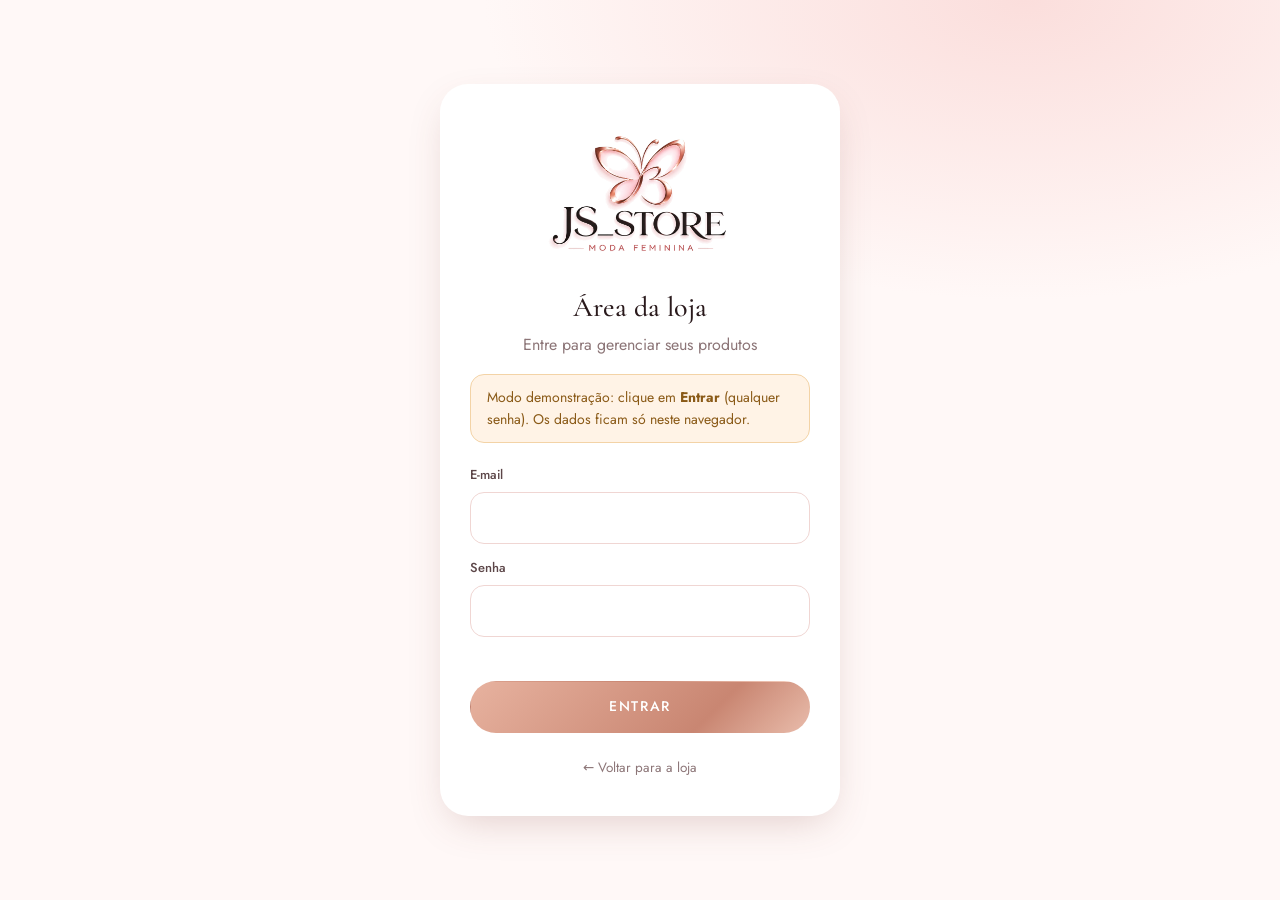
==== admin/index.html @ 4245b1fd "JS STORE: loja, carrinho com pedido no WhatsApp e painel administrativo Co-Authored-By: Claude Opus " ====
<!doctype html>
<html lang="pt-BR">
<head>
<meta charset="utf-8">
<meta name="viewport" content="width=device-width, initial-scale=1, viewport-fit=cover">
<title>Painel · JS STORE</title>
<meta name="robots" content="noindex, nofollow">
<meta name="theme-color" content="#2a1a1c">
<link rel="icon" type="image/png" href="/assets/img/favicon.png">
<link rel="apple-touch-icon" href="/assets/img/apple-touch-icon.png">
<link rel="manifest" href="/admin/manifest.webmanifest">
<meta name="apple-mobile-web-app-capable" content="yes">
<meta name="apple-mobile-web-app-title" content="JS Painel">
<link rel="preconnect" href="https://fonts.googleapis.com">
<link rel="preconnect" href="https://fonts.gstatic.com" crossorigin>
<link rel="stylesheet" href="https://fonts.googleapis.com/css2?family=Cinzel:wght@500;600&family=Cormorant+Garamond:ital,wght@0,500;0,600;1,500;1,600&family=Jost:wght@400;500;600&display=swap">
<link rel="stylesheet" href="/assets/css/style.css">
<link rel="stylesheet" href="/assets/css/admin.css">
</head>
<body class="admin">
<div id="app"><div class="login"><div class="skel" style="width:300px;height:300px;border-radius:28px"></div></div></div>
<div class="overlay" id="overlay"></div>
<script type="module" src="/assets/js/admin.js"></script>
</body>
</html>
---- assets/css/style.css ----
/* =============================================================
   JS STORE — Moda Feminina
   Paleta tirada da logo: blush, rose gold, vinho e cacau
   ============================================================= */
:root {
  --blush-50: #fff8f7;
  --blush-100: #ffeeed;
  --blush-200: #fbdedc;
  --blush-300: #f5c9c6;
  --rose: #c98672;          /* rose gold */
  --rose-600: #b26c58;
  --rose-700: #93533f;
  --wine: #b0565f;          /* "MODA FEMININA" */
  --ink: #2a1a1c;           /* letras da logo */
  --ink-2: #5c4648;
  --ink-3: #8c7577;
  --line: #f0d6d3;
  --white: #fff;
  --ok: #3f8f6b;
  --warn: #c7822c;
  --gold-grad: linear-gradient(135deg, #e7b29f 0%, #c98672 35%, #f3cdbd 55%, #b26c58 100%);
  --shadow-sm: 0 2px 10px rgba(122, 64, 54, .07);
  --shadow: 0 14px 40px -12px rgba(122, 64, 54, .25);
  --radius: 18px;
  --serif: "Cinzel", "Trajan Pro", Georgia, serif;
  --display: "Cormorant Garamond", Georgia, serif;
  --sans: "Jost", system-ui, -apple-system, "Segoe UI", sans-serif;
  --wrap: 1240px;
}

* { box-sizing: border-box; }
html { scroll-behavior: smooth; -webkit-text-size-adjust: 100%; }
body {
  margin: 0; font-family: var(--sans); color: var(--ink); background: var(--blush-50);
  font-size: 16px; line-height: 1.55; -webkit-font-smoothing: antialiased; overflow-x: hidden;
}
img { max-width: 100%; display: block; }
a { color: inherit; text-decoration: none; }
button, input, select, textarea { font: inherit; color: inherit; }
button { cursor: pointer; }
:focus-visible { outline: 2px solid var(--rose); outline-offset: 3px; border-radius: 6px; }
.wrap { width: min(var(--wrap), 100% - 32px); margin-inline: auto; }
.sr-only { position: absolute; width: 1px; height: 1px; overflow: hidden; clip: rect(0 0 0 0); }
.muted { color: var(--ink-3); }
.hidden { display: none !important; }

/* ---------- Faixa de avisos ---------- */
.topbar { background: var(--ink); color: var(--blush-200); font-size: 12.5px; letter-spacing: .14em; text-transform: uppercase; overflow: hidden; }
.marquee { display: flex; width: max-content; animation: marquee 32s linear infinite; }
.marquee span { padding: 9px 28px; white-space: nowrap; display: inline-flex; align-items: center; gap: 28px; }
.marquee span::after { content: ""; width: 5px; height: 5px; border-radius: 50%; background: var(--rose); }
.topbar:hover .marquee { animation-play-state: paused; }
@keyframes marquee { to { transform: translateX(-50%); } }

/* ---------- Cabeçalho ---------- */
.header { position: sticky; top: 0; z-index: 40; background: rgba(255, 248, 247, .82); backdrop-filter: saturate(1.4) blur(14px); -webkit-backdrop-filter: saturate(1.4) blur(14px); border-bottom: 1px solid transparent; transition: border-color .3s, box-shadow .3s; }
.header.scrolled { border-color: var(--line); box-shadow: var(--shadow-sm); }
.header-in { display: grid; grid-template-columns: 1fr auto 1fr; align-items: center; height: 74px; gap: 16px; }
.brand { display: flex; align-items: center; gap: 10px; justify-self: center; }
.brand img { width: 44px; height: auto; transition: transform .6s cubic-bezier(.2, .9, .3, 1.4); }
.brand:hover img { transform: rotate(-8deg) scale(1.08); }
.brand b { white-space: nowrap; font-family: var(--serif); font-weight: 500; font-size: 24px; letter-spacing: .08em; }
.brand small { display: block; font-size: 9.5px; letter-spacing: .38em; color: var(--wine); margin-top: -4px; }
.nav { display: flex; gap: 26px; font-size: 14px; letter-spacing: .08em; text-transform: uppercase; }
.nav a { position: relative; padding: 6px 0; color: var(--ink-2); transition: color .2s; }
.nav a::after { content: ""; position: absolute; left: 0; right: 0; bottom: 0; height: 1.5px; background: var(--rose); transform: scaleX(0); transform-origin: right; transition: transform .35s; }
.nav a:hover, .nav a.active { color: var(--ink); }
.nav a:hover::after, .nav a.active::after { transform: scaleX(1); transform-origin: left; }
.actions { display: flex; justify-content: flex-end; gap: 4px; }
.icon-btn { position: relative; width: 44px; height: 44px; border-radius: 50%; border: 0; background: transparent; display: grid; place-items: center; transition: background .2s, transform .2s; }
.icon-btn:hover { background: var(--blush-100); }
.icon-btn:active { transform: scale(.92); }
.icon-btn svg { width: 22px; height: 22px; }
.badge { position: absolute; top: 4px; right: 3px; min-width: 18px; height: 18px; padding: 0 5px; border-radius: 9px; background: var(--wine); color: #fff; font-size: 11px; font-weight: 600; display: grid; place-items: center; transform: scale(0); transition: transform .3s cubic-bezier(.2, .9, .3, 1.6); }
.badge.on { transform: scale(1); }
.badge.bump { animation: bump .5s; }
@keyframes bump { 40% { transform: scale(1.45); } }
.menu-btn { display: none; }

/* busca */
.search-bar { overflow: hidden; max-height: 0; transition: max-height .35s ease; border-top: 1px solid transparent; }
.search-bar.open { max-height: 90px; border-color: var(--line); }
.search-bar form { display: flex; gap: 10px; padding: 14px 0; }
.search-bar input { flex: 1; }

/* ---------- Botões ---------- */
.btn { --bg: var(--ink); --fg: #fff; position: relative; overflow: hidden; display: inline-flex; align-items: center; justify-content: center; gap: 10px; padding: 14px 28px; border-radius: 999px; border: 1.5px solid var(--bg); background: var(--bg); color: var(--fg); font-size: 14px; font-weight: 500; letter-spacing: .12em; text-transform: uppercase; transition: transform .2s, box-shadow .3s, background .3s, color .3s; isolation: isolate; white-space: nowrap; }
.btn::before { content: ""; position: absolute; inset: 0; background: linear-gradient(110deg, transparent 30%, rgba(255, 255, 255, .45) 50%, transparent 70%); transform: translateX(-120%); transition: transform .8s; z-index: -1; }
.btn:hover::before { transform: translateX(120%); }
.btn:hover { transform: translateY(-2px); box-shadow: var(--shadow); }
.btn:active { transform: translateY(0) scale(.98); }
.btn svg { width: 18px; height: 18px; }
.btn-gold { --bg: var(--rose); background: var(--gold-grad); background-size: 200% 200%; border-color: transparent; animation: shine 6s ease infinite; }
@keyframes shine { 50% { background-position: 100% 100%; } }
.btn-ghost { --bg: transparent; --fg: var(--ink); border-color: var(--ink); }
.btn-ghost:hover { background: var(--ink); color: #fff; }
.btn-light { --bg: #fff; --fg: var(--ink); border-color: #fff; }
.btn-wa { --bg: #25d366; --fg: #fff; }
.btn-block { width: 100%; }
.btn-sm { padding: 10px 18px; font-size: 12.5px; }
.btn[disabled] { opacity: .5; pointer-events: none; }
.link { color: var(--wine); border-bottom: 1px solid currentColor; }

/* ---------- Campos ---------- */
.input, .select, .textarea { width: 100%; padding: 13px 16px; border-radius: 14px; border: 1.5px solid var(--line); background: #fff; transition: border-color .2s, box-shadow .2s; }
.input:focus, .select:focus, .textarea:focus { outline: 0; border-color: var(--rose); box-shadow: 0 0 0 4px rgba(201, 134, 114, .15); }
.textarea { min-height: 90px; resize: vertical; }
.field { display: grid; gap: 6px; margin-bottom: 14px; }
.field label { font-size: 13px; color: var(--ink-2); font-weight: 500; }

/* ---------- Hero ---------- */
.hero { position: relative; overflow: hidden; background: radial-gradient(1200px 500px at 85% 10%, var(--blush-200), transparent 60%), radial-gradient(800px 400px at 0% 100%, var(--blush-100), transparent 60%), var(--blush-50); }
.hero-in { display: grid; grid-template-columns: 1.05fr .95fr; align-items: center; gap: 40px; min-height: min(78vh, 680px); padding: 60px 0; }
.eyebrow { display: inline-flex; align-items: center; gap: 10px; font-size: 12.5px; letter-spacing: .32em; text-transform: uppercase; color: var(--wine); }
.eyebrow::before { content: ""; width: 34px; height: 1px; background: currentColor; }
.hero h1 { font-family: var(--display); font-weight: 500; font-size: clamp(44px, 6.4vw, 84px); line-height: .98; margin: 18px 0 20px; letter-spacing: -.01em; }
.hero h1 em { font-style: italic; background: var(--gold-grad); -webkit-background-clip: text; background-clip: text; color: transparent; }
.hero p { font-size: 18px; color: var(--ink-2); max-width: 470px; margin: 0 0 32px; }
.hero-cta { display: flex; gap: 12px; flex-wrap: wrap; }
.hero-stats { display: flex; gap: 34px; margin-top: 44px; }
.hero-stats b { display: block; font-family: var(--display); font-size: 32px; font-weight: 600; line-height: 1; }
.hero-stats span { font-size: 12.5px; color: var(--ink-3); letter-spacing: .06em; }
.hero-art { position: relative; aspect-ratio: 1; display: grid; place-items: center; }
.hero-art .halo { position: absolute; inset: 8%; border-radius: 50%; background: radial-gradient(circle, #fff 0%, var(--blush-100) 55%, transparent 70%); }
.hero-art .ring { position: absolute; inset: 4%; border: 1px solid var(--blush-300); border-radius: 50%; animation: spin 40s linear infinite; }
.hero-art .ring::before { content: ""; position: absolute; top: -5px; left: 50%; width: 10px; height: 10px; border-radius: 50%; background: var(--rose); box-shadow: 0 0 0 6px rgba(201, 134, 114, .18); }
.hero-art .ring.r2 { inset: 16%; animation-duration: 28s; animation-direction: reverse; border-style: dashed; }
@keyframes spin { to { transform: rotate(360deg); } }
.hero-art .bfly { position: relative; width: 72%; filter: drop-shadow(0 30px 40px rgba(147, 83, 63, .25)); animation: float 6s ease-in-out infinite; }
@keyframes float { 50% { transform: translateY(-16px) rotate(-2deg); } }
.hero-art .chip { position: absolute; background: #fff; border-radius: 16px; padding: 12px 16px; box-shadow: var(--shadow); font-size: 13px; display: flex; gap: 10px; align-items: center; animation: float 7s ease-in-out infinite; }
.hero-art .chip svg { width: 20px; height: 20px; color: var(--rose); }
.hero-art .chip.c1 { left: -2%; bottom: 18%; animation-delay: -2s; }
.hero-art .chip.c2 { right: 0; top: 14%; animation-delay: -4s; }

/* ---------- Seções ---------- */
.section { padding: 84px 0; }
.section-head { display: flex; align-items: end; justify-content: space-between; gap: 20px; margin-bottom: 34px; }
.section-head h2 { font-family: var(--display); font-size: clamp(32px, 4vw, 48px); font-weight: 500; line-height: 1.05; margin: 8px 0 0; }
.section-head h2 em { color: var(--rose-600); }

/* categorias */
.cats { display: flex; gap: 12px; overflow-x: auto; scrollbar-width: none; padding-bottom: 4px; }
.cats::-webkit-scrollbar { display: none; }
.cat { flex: 0 0 auto; padding: 12px 22px; border-radius: 999px; border: 1.5px solid var(--line); background: #fff; font-size: 14px; letter-spacing: .04em; transition: all .25s; }
.cat:hover { border-color: var(--rose); color: var(--rose-700); transform: translateY(-2px); }
.cat.active { background: var(--ink); border-color: var(--ink); color: #fff; }

/* ---------- Cards de produto ---------- */
.grid { display: grid; grid-template-columns: repeat(4, 1fr); gap: 28px 22px; }
.rail { display: grid; grid-auto-flow: column; grid-auto-columns: calc((100% - 66px) / 4); gap: 22px; overflow-x: auto; scroll-snap-type: x mandatory; scrollbar-width: none; padding-bottom: 6px; }
.rail::-webkit-scrollbar { display: none; }
.rail > * { scroll-snap-align: start; }
.rail-nav { display: flex; gap: 8px; }
.rail-nav button { width: 46px; height: 46px; border-radius: 50%; border: 1.5px solid var(--line); background: #fff; display: grid; place-items: center; transition: all .2s; }
.rail-nav button:hover { border-color: var(--ink); background: var(--ink); color: #fff; }
.rail-nav svg { width: 18px; height: 18px; }

.card { position: relative; display: flex; flex-direction: column; }
.card-media { position: relative; aspect-ratio: 4/5; border-radius: var(--radius); overflow: hidden; background: var(--blush-100); }
.card-media img { width: 100%; height: 100%; object-fit: cover; transition: transform .8s cubic-bezier(.2, .7, .2, 1), opacity .5s; }
.card-media img.alt { position: absolute; inset: 0; opacity: 0; }
.card:hover .card-media img { transform: scale(1.06); }
.card:hover .card-media img.alt { opacity: 1; }
.tags { position: absolute; top: 12px; left: 12px; display: flex; flex-direction: column; gap: 6px; align-items: flex-start; z-index: 2; }
.tag { font-size: 10.5px; letter-spacing: .14em; text-transform: uppercase; padding: 5px 10px; border-radius: 999px; background: #fff; color: var(--ink); font-weight: 600; }
.tag.sale { background: var(--wine); color: #fff; }
.tag.new { background: var(--ink); color: #fff; }
.tag.low { background: #fff3e6; color: var(--warn); }
.tag.out { background: #eee; color: #777; }
.fav { position: absolute; top: 10px; right: 10px; z-index: 2; width: 40px; height: 40px; border-radius: 50%; border: 0; background: rgba(255, 255, 255, .9); display: grid; place-items: center; transition: transform .25s; }
.fav svg { width: 19px; height: 19px; transition: fill .2s, color .2s; }
.fav:hover { transform: scale(1.1); }
.fav.on svg { fill: var(--wine); color: var(--wine); }
.fav.pop { animation: bump .45s; }
.quick { position: absolute; left: 12px; right: 12px; bottom: 12px; z-index: 2; background: rgba(255, 255, 255, .94); backdrop-filter: blur(8px); border-radius: 14px; padding: 10px; transform: translateY(calc(100% + 14px)); transition: transform .4s cubic-bezier(.2, .8, .2, 1); }
.card:hover .quick, .card:focus-within .quick { transform: none; }
.quick p { margin: 0 0 8px; font-size: 11px; letter-spacing: .14em; text-transform: uppercase; color: var(--ink-3); text-align: center; }
.sizes { display: flex; flex-wrap: wrap; gap: 6px; justify-content: center; }
.size { min-width: 38px; height: 34px; padding: 0 8px; border-radius: 10px; border: 1.5px solid var(--line); background: #fff; font-size: 13px; font-weight: 500; transition: all .18s; }
.size:hover:not([disabled]) { border-color: var(--ink); }
.size.sel { background: var(--ink); border-color: var(--ink); color: #fff; }
.size[disabled] { opacity: .35; text-decoration: line-through; cursor: not-allowed; }
.card-body { padding: 14px 4px 0; }
.card-cat { font-size: 11px; letter-spacing: .18em; text-transform: uppercase; color: var(--ink-3); }
.card-title { font-family: var(--display); font-size: 21px; font-weight: 600; line-height: 1.15; margin: 3px 0 6px; }
.price { display: flex; align-items: baseline; gap: 8px; flex-wrap: wrap; }
.price b { font-size: 17px; font-weight: 600; }
.price s { color: var(--ink-3); font-size: 14px; }
.price .pix { width: 100%; font-size: 12.5px; color: var(--ok); }

/* esqueleto de carregamento */
.skel { background: linear-gradient(90deg, var(--blush-100) 25%, var(--blush-200) 50%, var(--blush-100) 75%); background-size: 200% 100%; animation: skel 1.3s infinite; border-radius: 10px; }
@keyframes skel { to { background-position: -200% 0; } }

/* ---------- Banner promocional com contagem ---------- */
.promo { position: relative; overflow: hidden; border-radius: 28px; background: var(--ink); color: #fff; padding: 56px; display: grid; grid-template-columns: 1.2fr 1fr; gap: 40px; align-items: center; }
.promo::before { content: ""; position: absolute; width: 520px; height: 520px; right: -120px; top: -180px; border-radius: 50%; background: radial-gradient(circle, rgba(201, 134, 114, .55), transparent 65%); }
.promo .bfly-bg { position: absolute; right: 4%; bottom: -30px; width: 260px; opacity: .22; transform: rotate(14deg); }
.promo h2 { font-family: var(--display); font-weight: 500; font-size: clamp(34px, 4.4vw, 56px); line-height: 1; margin: 12px 0 14px; position: relative; }
.promo p { color: var(--blush-300); margin: 0 0 26px; max-width: 440px; position: relative; }
.promo .eyebrow { color: var(--blush-300); }
.countdown { display: flex; gap: 12px; position: relative; }
.countdown div { flex: 1; background: rgba(255, 255, 255, .07); border: 1px solid rgba(255, 255, 255, .12); border-radius: 18px; padding: 18px 8px; text-align: center; }
.countdown b { display: block; font-family: var(--display); font-size: 46px; font-weight: 600; line-height: 1; font-variant-numeric: tabular-nums; }
.countdown span { font-size: 11px; letter-spacing: .2em; text-transform: uppercase; color: var(--blush-300); }

/* ---------- Faixa de confiança ---------- */
.trust { display: grid; grid-template-columns: repeat(4, 1fr); gap: 18px; }
.trust div { background: #fff; border: 1px solid var(--line); border-radius: var(--radius); padding: 24px; display: flex; gap: 16px; align-items: flex-start; transition: transform .3s, box-shadow .3s; }
.trust div:hover { transform: translateY(-4px); box-shadow: var(--shadow); }
.trust svg { flex: 0 0 auto; width: 26px; height: 26px; color: var(--rose-600); }
.trust b { display: block; font-size: 15px; margin-bottom: 2px; }
.trust span { font-size: 13.5px; color: var(--ink-3); }

/* ---------- Comunidade / Instagram ---------- */
.community { text-align: center; background: linear-gradient(180deg, var(--blush-100), var(--blush-50)); border-radius: 28px; padding: 64px 24px; }
.community h2 { font-family: var(--display); font-size: clamp(32px, 4vw, 46px); font-weight: 500; margin: 10px 0 10px; }
.community p { color: var(--ink-2); max-width: 520px; margin: 0 auto 26px; }
.community .row { display: flex; gap: 12px; justify-content: center; flex-wrap: wrap; }

/* ---------- Rodapé ---------- */
.footer { background: var(--ink); color: var(--blush-200); padding: 64px 0 30px; margin-top: 40px; }
.footer-grid { display: grid; grid-template-columns: 1.4fr 1fr 1fr 1fr; gap: 32px; }
.footer h4 { font-size: 12px; letter-spacing: .24em; text-transform: uppercase; color: #fff; margin: 0 0 16px; font-weight: 500; }
.footer a { display: block; padding: 4px 0; color: var(--blush-300); transition: color .2s; }
.footer a:hover { color: #fff; }
.footer .brand { justify-self: start; }
.footer .brand b { color: #fff; }
.footer p { font-size: 14px; color: var(--blush-300); max-width: 300px; }
.footer-bottom { border-top: 1px solid rgba(255, 255, 255, .1); margin-top: 44px; padding-top: 22px; display: flex; justify-content: space-between; gap: 16px; font-size: 12.5px; color: var(--ink-3); flex-wrap: wrap; }
.pay { display: flex; gap: 8px; flex-wrap: wrap; }
.pay span { border: 1px solid rgba(255, 255, 255, .18); border-radius: 8px; padding: 4px 10px; font-size: 11.5px; color: var(--blush-200); }

/* ---------- Gaveta (carrinho / favoritos) ---------- */
.overlay { position: fixed; inset: 0; background: rgba(42, 26, 28, .45); backdrop-filter: blur(3px); opacity: 0; pointer-events: none; transition: opacity .3s; z-index: 80; }
.overlay.open { opacity: 1; pointer-events: auto; }
.drawer { position: fixed; top: 0; right: 0; bottom: 0; width: min(440px, 100%); background: var(--blush-50); z-index: 90; transform: translateX(100%); transition: transform .45s cubic-bezier(.2, .8, .2, 1); display: flex; flex-direction: column; visibility: hidden; }
.drawer.open { box-shadow: -20px 0 60px rgba(42, 26, 28, .2); visibility: visible; }
.drawer.open { transform: none; }
.drawer { transition: transform .45s cubic-bezier(.2, .8, .2, 1), visibility .45s; }
.drawer-head { display: flex; align-items: center; justify-content: space-between; padding: 20px 22px; border-bottom: 1px solid var(--line); }
.drawer-head h3 { font-family: var(--display); font-size: 26px; font-weight: 600; margin: 0; }
.drawer-body { flex: 1; overflow-y: auto; padding: 8px 22px; }
.drawer-foot { padding: 18px 22px 22px; border-top: 1px solid var(--line); background: #fff; }
.ship-bar { margin-bottom: 14px; font-size: 13.5px; }
.ship-bar .bar { height: 6px; background: var(--blush-100); border-radius: 3px; overflow: hidden; margin-top: 8px; }
.ship-bar .bar i { display: block; height: 100%; background: var(--gold-grad); border-radius: 3px; transition: width .6s; }
.line-item { display: grid; grid-template-columns: 78px 1fr auto; gap: 14px; padding: 16px 0; border-bottom: 1px solid var(--line); animation: slideIn .35s; }
@keyframes slideIn { from { opacity: 0; transform: translateX(20px); } }
.line-item img { width: 78px; aspect-ratio: 4/5; object-fit: cover; border-radius: 12px; background: var(--blush-100); }
.line-item h5 { font-family: var(--display); font-size: 18px; margin: 0 0 2px; font-weight: 600; line-height: 1.15; }
.line-item small { color: var(--ink-3); display: block; }
.qty { display: inline-flex; align-items: center; border: 1.5px solid var(--line); border-radius: 999px; margin-top: 8px; background: #fff; }
.qty button { width: 32px; height: 32px; border: 0; background: none; font-size: 17px; }
.qty span { min-width: 22px; text-align: center; font-size: 14px; }
.line-item .rm { border: 0; background: none; color: var(--ink-3); font-size: 12.5px; text-decoration: underline; padding: 0; margin-top: 6px; }
.totals { display: flex; justify-content: space-between; font-size: 15px; margin-bottom: 4px; }
.totals.big { font-size: 20px; font-weight: 600; margin: 8px 0 14px; }
.empty { text-align: center; padding: 60px 10px; color: var(--ink-3); }
.empty img { width: 90px; margin: 0 auto 14px; opacity: .8; }

/* ---------- Modal ---------- */
.modal { position: fixed; inset: 0; z-index: 100; display: grid; place-items: center; padding: 16px; pointer-events: none; }
.modal-box { position: relative; width: min(520px, 100%); max-height: calc(100vh - 32px); overflow-y: auto; background: var(--blush-50); border-radius: 24px; padding: 30px; box-shadow: var(--shadow); opacity: 0; transform: translateY(20px) scale(.97); transition: all .35s cubic-bezier(.2, .8, .2, 1); }
.modal.open { pointer-events: auto; }
.modal.open .modal-box { opacity: 1; transform: none; }
.modal-box h3 { font-family: var(--display); font-size: 30px; font-weight: 600; margin: 0 0 6px; }
.modal-close { position: absolute; top: 14px; right: 14px; }
.opts { display: flex; gap: 8px; flex-wrap: wrap; }
.opt { padding: 10px 16px; border-radius: 12px; border: 1.5px solid var(--line); background: #fff; font-size: 14px; transition: all .2s; }
.opt.sel { border-color: var(--ink); background: var(--ink); color: #fff; }
table.sizes-table { width: 100%; border-collapse: collapse; font-size: 14px; margin-top: 12px; }
.sizes-table th, .sizes-table td { padding: 10px 8px; text-align: center; border-bottom: 1px solid var(--line); }
.sizes-table th { font-weight: 600; background: var(--blush-100); }

/* ---------- Toast ---------- */
.toasts { position: fixed; left: 50%; bottom: 24px; transform: translateX(-50%); z-index: 120; display: grid; gap: 8px; width: min(420px, calc(100% - 32px)); }
.toast { display: flex; gap: 12px; align-items: center; background: var(--ink); color: #fff; padding: 14px 18px; border-radius: 16px; box-shadow: var(--shadow); font-size: 14.5px; animation: toastIn .4s cubic-bezier(.2, .9, .3, 1.3); }
.toast img { width: 40px; height: 50px; object-fit: cover; border-radius: 8px; }
.toast a { margin-left: auto; color: var(--blush-300); text-decoration: underline; white-space: nowrap; }
.toast.err { background: #8e2f3a; }
.toast.out { animation: toastOut .3s forwards; }
@keyframes toastIn { from { opacity: 0; transform: translateY(20px) scale(.95); } }
@keyframes toastOut { to { opacity: 0; transform: translateY(10px); } }

/* ---------- WhatsApp flutuante ---------- */
.wa-float { position: fixed; right: 20px; bottom: 20px; z-index: 50; width: 58px; height: 58px; border-radius: 50%; background: #25d366; color: #fff; display: grid; place-items: center; box-shadow: 0 10px 30px rgba(37, 211, 102, .45); transition: transform .3s; }
.wa-float::before { content: ""; position: absolute; inset: 0; border-radius: 50%; background: #25d366; animation: ping 2.4s infinite; z-index: -1; }
@keyframes ping { 70%, 100% { transform: scale(1.6); opacity: 0; } }
.wa-float:hover { transform: scale(1.08) rotate(-6deg); }
.wa-float svg { width: 30px; height: 30px; }

/* ---------- Página do produto ---------- */
.crumbs { font-size: 13px; color: var(--ink-3); padding: 22px 0; display: flex; gap: 8px; flex-wrap: wrap; }
.crumbs a:hover { color: var(--rose-700); }
.pdp { display: grid; grid-template-columns: 1.1fr .9fr; gap: 56px; align-items: start; padding-bottom: 60px; }
.gallery { display: grid; grid-template-columns: 84px 1fr; gap: 14px; position: sticky; top: 96px; }
.thumbs { display: grid; gap: 10px; align-content: start; }
.thumbs button { padding: 0; border: 2px solid transparent; border-radius: 12px; overflow: hidden; background: var(--blush-100); aspect-ratio: 4/5; transition: border-color .2s; }
.thumbs button.on { border-color: var(--ink); }
.thumbs img { width: 100%; height: 100%; object-fit: cover; }
.main-img { position: relative; aspect-ratio: 4/5; border-radius: 22px; overflow: hidden; background: var(--blush-100); cursor: zoom-in; }
.main-img img { width: 100%; height: 100%; object-fit: cover; transition: transform .2s; }
.main-img.zoom img { transform: scale(2); }
.pdp-info h1 { font-family: var(--display); font-size: clamp(34px, 3.6vw, 48px); font-weight: 500; line-height: 1.05; margin: 8px 0 14px; }
.pdp-info .price b { font-size: 28px; }
.pdp-info .price s { font-size: 18px; }
.pdp-info .price .pix { font-size: 14.5px; margin-top: 4px; }
.installments { font-size: 14px; color: var(--ink-2); margin-top: 4px; }
.pdp-block { padding: 22px 0; border-bottom: 1px solid var(--line); }
.pdp-block h6 { margin: 0 0 12px; font-size: 12.5px; letter-spacing: .2em; text-transform: uppercase; font-weight: 600; display: flex; justify-content: space-between; align-items: center; }
.pdp-block h6 button { border: 0; background: none; color: var(--wine); font-size: 12.5px; letter-spacing: .05em; text-transform: none; text-decoration: underline; font-weight: 500; }
.pdp .sizes { justify-content: flex-start; gap: 8px; }
.pdp .size { min-width: 52px; height: 46px; font-size: 15px; border-radius: 12px; }
.stock-note { font-size: 13.5px; margin-top: 10px; min-height: 20px; }
.stock-note.low { color: var(--warn); }
.buy-row { display: grid; grid-template-columns: auto 1fr auto; gap: 10px; align-items: stretch; margin-top: 18px; }
.buy-row .qty { margin: 0; }
.buy-row .qty button { width: 42px; height: 50px; }
.buy-row .fav { position: static; width: 52px; height: 52px; border: 1.5px solid var(--line); background: #fff; }
.perks { display: grid; gap: 12px; margin: 20px 0 0; padding: 0; list-style: none; font-size: 14px; color: var(--ink-2); }
.perks li { display: flex; gap: 10px; align-items: center; }
.perks svg { width: 19px; height: 19px; color: var(--rose-600); flex: 0 0 auto; }
details.acc { border-bottom: 1px solid var(--line); }
details.acc summary { list-style: none; cursor: pointer; padding: 18px 0; font-weight: 500; display: flex; justify-content: space-between; }
details.acc summary::after { content: "+"; font-size: 20px; transition: transform .3s; }
details.acc[open] summary::after { transform: rotate(45deg); }
details.acc p { margin: 0 0 18px; color: var(--ink-2); white-space: pre-line; }
.share-row { display: flex; gap: 10px; margin-top: 14px; }

/* ---------- Catálogo ---------- */
.shop-head { padding: 46px 0 26px; text-align: center; }
.shop-head h1 { font-family: var(--display); font-size: clamp(40px, 5vw, 64px); font-weight: 500; margin: 8px 0 6px; }
.toolbar { display: flex; gap: 12px; align-items: center; justify-content: space-between; flex-wrap: wrap; margin-bottom: 26px; }
.toolbar .left { display: flex; gap: 10px; flex-wrap: wrap; align-items: center; }
.pill-select { padding: 11px 38px 11px 18px; border-radius: 999px; border: 1.5px solid var(--line); background: #fff url("data:image/svg+xml,%3Csvg xmlns='http://www.w3.org/2000/svg' width='12' height='12' viewBox='0 0 24 24' fill='none' stroke='%232a1a1c' stroke-width='2'%3E%3Cpath d='m6 9 6 6 6-6'/%3E%3C/svg%3E") no-repeat right 14px center; appearance: none; font-size: 14px; }
.size-filter { display: flex; gap: 6px; flex-wrap: wrap; }
.count { font-size: 14px; color: var(--ink-3); }

/* ---------- Animação ao rolar ---------- */
.reveal { opacity: 0; transform: translateY(28px); transition: opacity .8s ease, transform .8s cubic-bezier(.2, .7, .2, 1); }
.reveal.in { opacity: 1; transform: none; }
@media (prefers-reduced-motion: reduce) {
  *, *::before, *::after { animation: none !important; transition: none !important; }
  .reveal { opacity: 1; transform: none; }
}

/* ---------- Menu mobile ---------- */
.mnav { visibility: hidden; position: fixed; inset: 0 auto 0 0; width: min(320px, 85%); background: var(--blush-50); z-index: 90; transform: translateX(-100%); transition: transform .4s cubic-bezier(.2, .8, .2, 1); padding: 24px; display: flex; flex-direction: column; gap: 4px; }
.mnav.open { transform: none; visibility: visible; }
.mnav a { font-family: var(--display); font-size: 28px; padding: 8px 0; border-bottom: 1px solid var(--line); }
.mnav .brand { justify-self: start; margin-bottom: 18px; }

/* ---------- Responsivo ---------- */
@media (max-width: 1024px) {
  .grid { grid-template-columns: repeat(3, 1fr); }
  .rail { grid-auto-columns: calc((100% - 44px) / 3); }
  .trust { grid-template-columns: repeat(2, 1fr); }
  .footer-grid { grid-template-columns: 1fr 1fr; }
}
@media (max-width: 860px) {
  .nav { display: none; }
  .menu-btn { display: grid; }
  .header-in { height: 64px; }
  .brand img { width: 36px; }
  .brand b { font-size: 20px; }
  .hero-in { grid-template-columns: 1fr; padding: 30px 0 50px; min-height: 0; text-align: center; }
  .hero-art { order: -1; width: min(360px, 82%); margin: 0 auto; }
  .hero p { margin-inline: auto; }
  .hero-cta, .hero-stats { justify-content: center; }
  .hero-art .chip { font-size: 11.5px; padding: 8px 12px; }
  .promo { grid-template-columns: 1fr; padding: 36px 24px; }
  .pdp { grid-template-columns: 1fr; gap: 26px; }
  .gallery { position: static; grid-template-columns: 1fr; }
  .thumbs { grid-auto-flow: column; grid-auto-columns: 64px; order: 2; overflow-x: auto; }
  .section { padding: 60px 0; }
}
@media (max-width: 640px) {
  .grid { grid-template-columns: repeat(2, 1fr); gap: 22px 12px; }
  .rail { grid-auto-columns: 62%; gap: 12px; }
  .card-title { font-size: 18px; }
  .price b { font-size: 15.5px; }
  .quick { display: none; }
  .trust { grid-template-columns: 1fr; }
  .footer-grid { grid-template-columns: 1fr; }
  .section-head { flex-direction: column; align-items: flex-start; }
  .countdown b { font-size: 34px; }
  .brand small { display: none; }
  .hero-stats { gap: 22px; }
  .wa-float { width: 52px; height: 52px; right: 14px; bottom: 14px; }
}
---- assets/css/admin.css ----
/* =============================================================
   JS STORE — Painel administrativo
   (usa os tokens e componentes de style.css)
   ============================================================= */
body.admin { background: #fbf4f3; }

/* login */
.login { min-height: 100vh; display: grid; place-items: center; padding: 24px; background: radial-gradient(900px 500px at 80% 0%, var(--blush-200), transparent 60%), var(--blush-50); }
.login-box { width: min(400px, 100%); background: #fff; border-radius: 28px; padding: 36px 30px; box-shadow: var(--shadow); text-align: center; }
.login-box img { width: 210px; margin: 0 auto 10px; }
.login-box h1 { font-family: var(--display); font-weight: 500; font-size: 28px; margin: 0 0 4px; }
.login-box form { text-align: left; margin-top: 22px; }
.login-box .err { color: #a23a46; font-size: 14px; min-height: 20px; margin: 4px 0 10px; }

/* estrutura */
.shell { display: grid; grid-template-columns: 250px 1fr; min-height: 100vh; }
.side { position: sticky; top: 0; height: 100vh; background: var(--ink); color: var(--blush-200); padding: 24px 16px; display: flex; flex-direction: column; gap: 4px; }
.side .brand { justify-self: start; margin: 0 8px 26px; }
.side .brand b { color: #fff; font-size: 20px; }
.side a.nav-i { display: flex; align-items: center; gap: 12px; padding: 12px 14px; border-radius: 12px; color: var(--blush-300); font-size: 15px; transition: background .2s, color .2s; }
.side a.nav-i:hover { background: rgba(255, 255, 255, .06); color: #fff; }
.side a.nav-i.on { background: var(--gold-grad); color: #fff; }
.side a.nav-i svg { width: 20px; height: 20px; }
.side .nav-i .pill { margin-left: auto; background: var(--wine); color: #fff; border-radius: 999px; font-size: 11.5px; padding: 1px 8px; }
.side .bottom { margin-top: auto; display: grid; gap: 4px; }
.main { padding: 28px 34px 100px; min-width: 0; }
.topline { display: flex; justify-content: space-between; align-items: center; gap: 14px; margin-bottom: 24px; flex-wrap: wrap; }
.topline h1 { font-family: var(--display); font-weight: 500; font-size: 38px; margin: 0; line-height: 1.1; }
.topline .sub { color: var(--ink-3); font-size: 14.5px; margin-top: 2px; }
.tabbar { display: none; }

/* cartões */
.panel { background: #fff; border: 1px solid var(--line); border-radius: 20px; padding: 22px; }
.panel h3 { margin: 0 0 14px; font-size: 15px; letter-spacing: .04em; font-weight: 600; display: flex; justify-content: space-between; align-items: center; gap: 10px; }
.kpis { display: grid; grid-template-columns: repeat(4, 1fr); gap: 16px; margin-bottom: 18px; }
.kpi { background: #fff; border: 1px solid var(--line); border-radius: 20px; padding: 20px; position: relative; overflow: hidden; transition: transform .25s, box-shadow .25s; }
.kpi:hover { transform: translateY(-3px); box-shadow: var(--shadow); }
.kpi span { font-size: 13px; color: var(--ink-3); }
.kpi b { display: block; font-family: var(--display); font-size: 36px; font-weight: 600; line-height: 1.1; margin-top: 4px; }
.kpi small { font-size: 12.5px; color: var(--ink-3); }
.kpi .ic { position: absolute; right: 16px; top: 16px; width: 40px; height: 40px; border-radius: 12px; background: var(--blush-100); color: var(--rose-700); display: grid; place-items: center; }
.kpi .ic svg { width: 20px; height: 20px; }
.kpi.alert .ic { background: #fff3e6; color: var(--warn); }
.cols { display: grid; grid-template-columns: 1.3fr 1fr; gap: 18px; }
.list-row { display: flex; align-items: center; gap: 12px; padding: 12px 0; border-bottom: 1px solid var(--line); }
.list-row:last-child { border: 0; }
.list-row img { width: 44px; height: 55px; object-fit: cover; border-radius: 10px; background: var(--blush-100); flex: 0 0 auto; }
.list-row .grow { flex: 1; min-width: 0; }
.list-row .grow b { display: block; font-weight: 500; white-space: nowrap; overflow: hidden; text-overflow: ellipsis; }
.list-row .grow small { color: var(--ink-3); }
.st { display: inline-block; font-size: 11.5px; font-weight: 600; padding: 4px 10px; border-radius: 999px; letter-spacing: .03em; white-space: nowrap; }
.st.pendente { background: #fff3e6; color: #a36412; }
.st.confirmado { background: #e8f1ff; color: #2c5fa8; }
.st.enviado { background: #f2eafc; color: #6a3fa0; }
.st.entregue { background: #e6f5ee; color: #2c7a55; }
.st.cancelado { background: #f3f3f3; color: #777; }
.st.ativo { background: #e6f5ee; color: #2c7a55; }
.st.inativo { background: #f3f3f3; color: #777; }
.bars { display: grid; gap: 10px; }
.bar-row { display: grid; grid-template-columns: 110px 1fr 40px; gap: 10px; align-items: center; font-size: 13.5px; }
.bar-row .t { height: 10px; background: var(--blush-100); border-radius: 5px; overflow: hidden; }
.bar-row .t i { display: block; height: 100%; background: var(--gold-grad); border-radius: 5px; }

/* tabela de produtos */
.filters { display: flex; gap: 10px; margin-bottom: 16px; flex-wrap: wrap; }
.filters .input { max-width: 320px; }
.filters .select { width: auto; }
.ptable { width: 100%; border-collapse: separate; border-spacing: 0; background: #fff; border: 1px solid var(--line); border-radius: 20px; overflow: hidden; }
.ptable th { text-align: left; font-size: 12px; letter-spacing: .1em; text-transform: uppercase; color: var(--ink-3); font-weight: 500; padding: 14px 16px; background: var(--blush-50); border-bottom: 1px solid var(--line); }
.ptable td { padding: 12px 16px; border-bottom: 1px solid var(--line); vertical-align: middle; font-size: 14.5px; }
.ptable tr:last-child td { border-bottom: 0; }
.ptable tr:hover td { background: #fffafa; }
.pcell { display: flex; align-items: center; gap: 12px; }
.pcell img { width: 46px; height: 58px; object-fit: cover; border-radius: 10px; background: var(--blush-100); }
.pcell b { font-weight: 500; display: block; }
.pcell small { color: var(--ink-3); }
.row-actions { display: flex; gap: 4px; justify-content: flex-end; }
.row-actions .icon-btn { width: 38px; height: 38px; }
.row-actions .icon-btn svg { width: 18px; height: 18px; }
.chip-sz { display: inline-block; font-size: 12px; padding: 2px 7px; border-radius: 6px; background: var(--blush-100); margin: 2px; }
.chip-sz.zero { background: #f3f3f3; color: #aaa; text-decoration: line-through; }
.chip-sz.low { background: #fff3e6; color: #a36412; }

/* switch */
.switch { position: relative; display: inline-flex; align-items: center; gap: 10px; cursor: pointer; font-size: 14.5px; user-select: none; }
.switch input { position: absolute; opacity: 0; }
.switch i { width: 44px; height: 26px; border-radius: 13px; background: #e5d4d2; position: relative; transition: background .25s; flex: 0 0 auto; }
.switch i::after { content: ""; position: absolute; top: 3px; left: 3px; width: 20px; height: 20px; border-radius: 50%; background: #fff; box-shadow: 0 1px 4px rgba(0, 0, 0, .2); transition: transform .25s cubic-bezier(.2, .9, .3, 1.3); }
.switch input:checked + i { background: var(--rose); }
.switch input:checked + i::after { transform: translateX(18px); }

/* formulário de produto */
.form-grid { display: grid; grid-template-columns: 1.4fr 1fr; gap: 18px; align-items: start; }
.form-grid .panel + .panel { margin-top: 18px; }
.row2 { display: grid; grid-template-columns: 1fr 1fr; gap: 12px; }
.hint { font-size: 12.5px; color: var(--ink-3); }
.money { position: relative; }
.money::before { content: "R$"; position: absolute; left: 14px; top: 50%; transform: translateY(-50%); color: var(--ink-3); font-size: 14px; }
.money .input { padding-left: 42px; }
.presets { display: flex; gap: 8px; flex-wrap: wrap; margin-bottom: 12px; }
.size-rows { display: grid; gap: 8px; }
.size-row { display: grid; grid-template-columns: 1fr 140px 40px; gap: 8px; align-items: center; animation: slideIn .25s; }
.stepper { display: flex; align-items: center; border: 1.5px solid var(--line); border-radius: 12px; overflow: hidden; background: #fff; }
.stepper button { width: 40px; height: 44px; border: 0; background: var(--blush-50); font-size: 18px; }
.stepper input { width: 100%; border: 0; text-align: center; height: 44px; outline: 0; -moz-appearance: textfield; }
.stepper input::-webkit-outer-spin-button, .stepper input::-webkit-inner-spin-button { -webkit-appearance: none; }
.dropzone { display: block; border: 2px dashed var(--blush-300); border-radius: 18px; padding: 26px; text-align: center; background: var(--blush-50); transition: all .2s; cursor: pointer; }
.dropzone:hover, .dropzone.drag { border-color: var(--rose); background: var(--blush-100); }
.dropzone svg { width: 34px; height: 34px; color: var(--rose); margin-bottom: 6px; }
.imgs { display: grid; grid-template-columns: repeat(auto-fill, minmax(92px, 1fr)); gap: 10px; margin-top: 12px; }
.imgs .im { position: relative; aspect-ratio: 4/5; border-radius: 12px; overflow: hidden; background: var(--blush-100); cursor: grab; border: 2px solid transparent; }
.imgs .im:first-child { border-color: var(--rose); }
.imgs .im:first-child::after { content: "Capa"; position: absolute; left: 6px; bottom: 6px; background: var(--rose); color: #fff; font-size: 10.5px; padding: 2px 8px; border-radius: 999px; }
.imgs .im img { width: 100%; height: 100%; object-fit: cover; pointer-events: none; }
.imgs .im button { position: absolute; top: 5px; right: 5px; width: 26px; height: 26px; border-radius: 50%; border: 0; background: rgba(255, 255, 255, .92); display: grid; place-items: center; }
.imgs .im button svg { width: 14px; height: 14px; }
.imgs .im.dragging { opacity: .4; }
.imgs .im.loading { display: grid; place-items: center; font-size: 12px; color: var(--ink-3); }
.tagsin { display: flex; flex-wrap: wrap; gap: 6px; padding: 8px; border: 1.5px solid var(--line); border-radius: 14px; background: #fff; }
.tagsin span { background: var(--blush-100); border-radius: 999px; padding: 4px 6px 4px 12px; font-size: 13.5px; display: inline-flex; align-items: center; gap: 4px; }
.tagsin span button { border: 0; background: none; width: 20px; height: 20px; padding: 0; color: var(--ink-3); }
.tagsin input { border: 0; outline: 0; flex: 1; min-width: 120px; padding: 6px; }
.preview-card { max-width: 260px; margin: 0 auto; }
.savebar { position: sticky; bottom: 0; z-index: 5; display: flex; gap: 10px; justify-content: flex-end; padding: 14px 0; background: linear-gradient(transparent, #fbf4f3 30%); }

/* estoque rápido */
.stock-grid td .stepper { width: 118px; }
.stock-grid td .stepper button { width: 34px; height: 36px; }
.stock-grid td .stepper input { height: 36px; }
.stock-cells { display: flex; gap: 10px; flex-wrap: wrap; }
.stock-cells label { display: grid; gap: 4px; font-size: 12px; color: var(--ink-3); text-align: center; }
.dirty td { background: #fffbf3 !important; }

/* pedidos */
.order { background: #fff; border: 1px solid var(--line); border-radius: 18px; padding: 18px 20px; margin-bottom: 12px; }
.order-head { display: flex; justify-content: space-between; gap: 12px; align-items: flex-start; flex-wrap: wrap; }
.order-head b { font-size: 16px; }
.order ul { margin: 12px 0; padding: 0; list-style: none; font-size: 14.5px; }
.order li { display: flex; justify-content: space-between; gap: 12px; padding: 4px 0; }
.order .obs { font-size: 13.5px; color: var(--ink-2); white-space: pre-line; background: var(--blush-50); border-radius: 12px; padding: 10px 12px; }
.order-actions { display: flex; gap: 8px; flex-wrap: wrap; margin-top: 12px; align-items: center; }
.seg { display: inline-flex; background: #fff; border: 1px solid var(--line); border-radius: 999px; padding: 4px; gap: 2px; overflow-x: auto; max-width: 100%; }
.seg button { border: 0; background: none; padding: 8px 14px; border-radius: 999px; font-size: 13.5px; white-space: nowrap; }
.seg button.on { background: var(--ink); color: #fff; }

/* calculadora */
.calc-out { background: var(--ink); color: #fff; border-radius: 20px; padding: 24px; }
.calc-out b { font-family: var(--display); font-size: 48px; display: block; line-height: 1; margin: 6px 0 10px; }
.calc-out .l { display: flex; justify-content: space-between; padding: 6px 0; border-bottom: 1px solid rgba(255, 255, 255, .1); font-size: 14px; color: var(--blush-200); }

.demo-banner { background: #fff3e6; border: 1px solid #f3d3a6; color: #8a5a17; border-radius: 14px; padding: 12px 16px; font-size: 14px; margin-bottom: 20px; }

@media (max-width: 1100px) {
  .kpis { grid-template-columns: repeat(2, 1fr); }
  .cols, .form-grid { grid-template-columns: 1fr; }
}
@media (max-width: 860px) {
  .shell { grid-template-columns: 1fr; }
  .side { display: none; }
  .main { padding: 18px 14px 110px; }
  .topline h1 { font-size: 30px; }
  .tabbar { display: grid; grid-template-columns: repeat(5, 1fr); position: fixed; left: 0; right: 0; bottom: 0; z-index: 30; background: rgba(255, 255, 255, .96); backdrop-filter: blur(10px); border-top: 1px solid var(--line); padding: 6px 4px calc(6px + env(safe-area-inset-bottom)); }
  .tabbar a { display: grid; justify-items: center; gap: 2px; font-size: 11px; color: var(--ink-3); padding: 6px 0; position: relative; }
  .tabbar a svg { width: 22px; height: 22px; }
  .tabbar a.on { color: var(--rose-700); }
  .tabbar a .pill { position: absolute; top: 2px; left: 55%; background: var(--wine); color: #fff; border-radius: 999px; font-size: 10px; padding: 0 6px; }
  .ptable thead { display: none; }
  .ptable, .ptable tbody, .ptable tr, .ptable td { display: block; }
  .ptable { border: 0; background: none; }
  .ptable tr { background: #fff; border: 1px solid var(--line); border-radius: 16px; margin-bottom: 10px; padding: 8px 6px; display: grid; grid-template-columns: 1fr auto; }
  .ptable td { border: 0; padding: 6px 10px; }
  .ptable td.c-main { grid-column: 1 / -1; }
  .ptable td.hide-m { display: none; }
  .size-row { grid-template-columns: 1fr 130px 40px; }
}
@media (max-width: 520px) {
  .kpi b { font-size: 30px; }
  .row2 { grid-template-columns: 1fr; }
  .bar-row { grid-template-columns: 90px 1fr 34px; }
}
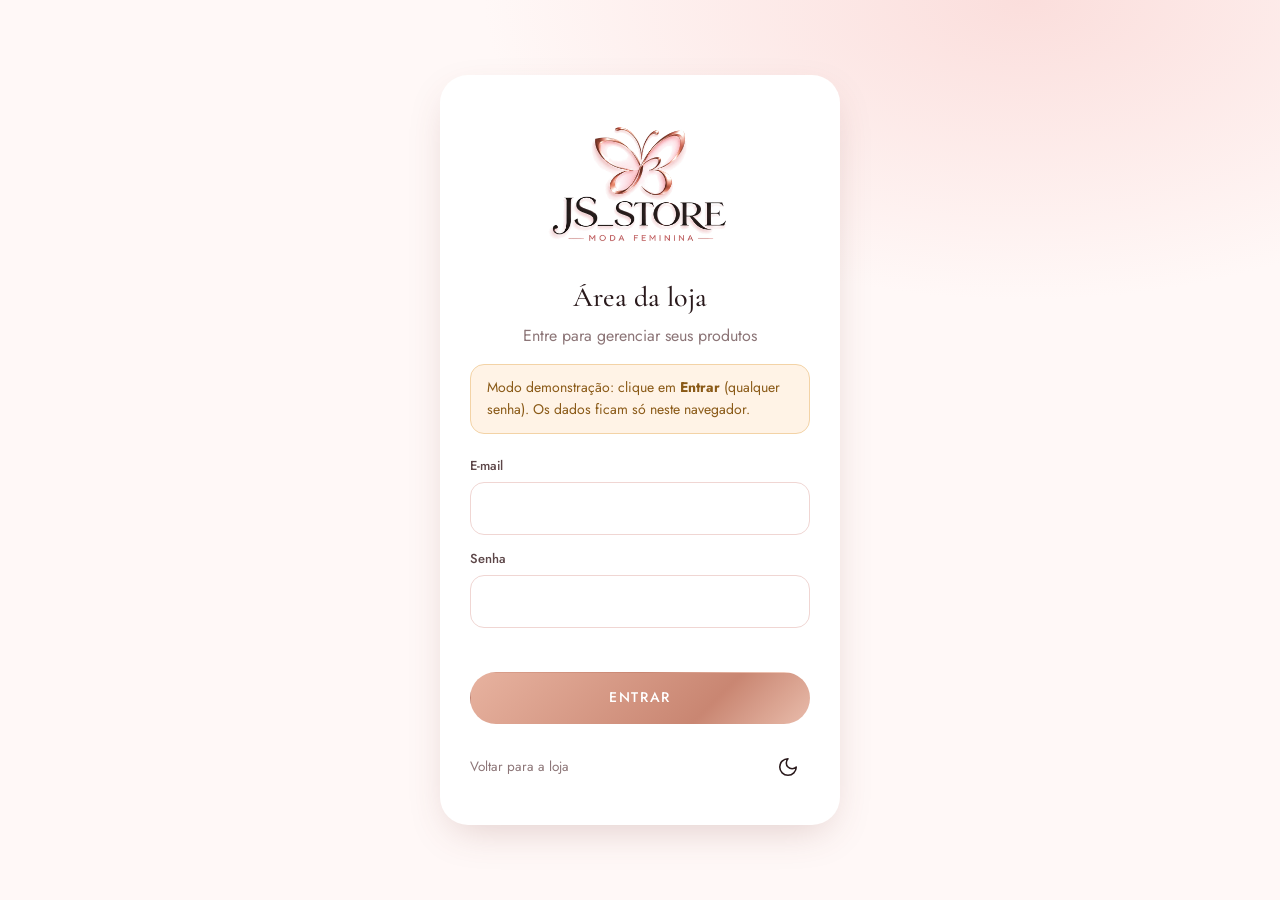
==== commit 2bb6aa38: "Modo escuro, borboleta em SVG no painel, Semana JS e crédito Phael Tech Support - Modo escuro na loj" ====
--- a/admin/index.html
+++ b/admin/index.html
@@ -2,6 +2,7 @@
 <html lang="pt-BR">
 <head>
 <meta charset="utf-8">
+<script>try{var t=localStorage.getItem("jss_theme");if(t)document.documentElement.dataset.theme=t}catch(e){}</script>
 <meta name="viewport" content="width=device-width, initial-scale=1, viewport-fit=cover">
 <title>Painel · JS STORE</title>
 <meta name="robots" content="noindex, nofollow">
--- a/assets/css/style.css
+++ b/assets/css/style.css
@@ -26,12 +26,27 @@
   --display: "Cormorant Garamond", Georgia, serif;
   --sans: "Jost", system-ui, -apple-system, "Segoe UI", sans-serif;
   --wrap: 1240px;
+  /* cores que mudam no modo escuro */
+  --surface: #fff;
+  --text: #2a1a1c;
+  --contrast: #2a1a1c;       /* botões e seleções */
+  --on-contrast: #fff;
+  --header-bg: rgba(255, 248, 247, .82);
+  --glass: rgba(255, 255, 255, .92);
+  --skel-hi: #fff5f4;
+  --admin-bg: #fbf4f3;
+  --row-hover: #fffafa;
+  --row-dirty: #fffbf3;
+  color-scheme: light;
+  --ease: cubic-bezier(.22, 1, .36, 1);       /* saída suave */
+  --ease-io: cubic-bezier(.65, 0, .35, 1);
+  --ig-grad: linear-gradient(45deg, #f9ce34 0%, #ee2a7b 45%, #6228d7 100%);
 }
 
 * { box-sizing: border-box; }
 html { scroll-behavior: smooth; -webkit-text-size-adjust: 100%; }
 body {
-  margin: 0; font-family: var(--sans); color: var(--ink); background: var(--blush-50);
+  margin: 0; font-family: var(--sans); color: var(--text); background: var(--blush-50); transition: background-color .5s var(--ease), color .5s var(--ease);
   font-size: 16px; line-height: 1.55; -webkit-font-smoothing: antialiased; overflow-x: hidden;
 }
 img { max-width: 100%; display: block; }
@@ -53,7 +68,8 @@
 @keyframes marquee { to { transform: translateX(-50%); } }
 
 /* ---------- Cabeçalho ---------- */
-.header { position: sticky; top: 0; z-index: 40; background: rgba(255, 248, 247, .82); backdrop-filter: saturate(1.4) blur(14px); -webkit-backdrop-filter: saturate(1.4) blur(14px); border-bottom: 1px solid transparent; transition: border-color .3s, box-shadow .3s; }
+.header { position: sticky; top: 0; z-index: 40; background: var(--header-bg); backdrop-filter: saturate(1.4) blur(14px); -webkit-backdrop-filter: saturate(1.4) blur(14px); border-bottom: 1px solid transparent; transition: border-color .3s, box-shadow .3s, transform .5s var(--ease); }
+.header.hide { transform: translateY(-100%); }
 .header.scrolled { border-color: var(--line); box-shadow: var(--shadow-sm); }
 .header-in { display: grid; grid-template-columns: 1fr auto 1fr; align-items: center; height: 74px; gap: 16px; }
 .brand { display: flex; align-items: center; gap: 10px; justify-self: center; }
@@ -64,7 +80,7 @@
 .nav { display: flex; gap: 26px; font-size: 14px; letter-spacing: .08em; text-transform: uppercase; }
 .nav a { position: relative; padding: 6px 0; color: var(--ink-2); transition: color .2s; }
 .nav a::after { content: ""; position: absolute; left: 0; right: 0; bottom: 0; height: 1.5px; background: var(--rose); transform: scaleX(0); transform-origin: right; transition: transform .35s; }
-.nav a:hover, .nav a.active { color: var(--ink); }
+.nav a:hover, .nav a.active { color: var(--text); }
 .nav a:hover::after, .nav a.active::after { transform: scaleX(1); transform-origin: left; }
 .actions { display: flex; justify-content: flex-end; gap: 4px; }
 .icon-btn { position: relative; width: 44px; height: 44px; border-radius: 50%; border: 0; background: transparent; display: grid; place-items: center; transition: background .2s, transform .2s; }
@@ -84,17 +100,17 @@
 .search-bar input { flex: 1; }
 
 /* ---------- Botões ---------- */
-.btn { --bg: var(--ink); --fg: #fff; position: relative; overflow: hidden; display: inline-flex; align-items: center; justify-content: center; gap: 10px; padding: 14px 28px; border-radius: 999px; border: 1.5px solid var(--bg); background: var(--bg); color: var(--fg); font-size: 14px; font-weight: 500; letter-spacing: .12em; text-transform: uppercase; transition: transform .2s, box-shadow .3s, background .3s, color .3s; isolation: isolate; white-space: nowrap; }
+.btn { --bg: var(--contrast); --fg: var(--on-contrast); will-change: transform; position: relative; overflow: hidden; display: inline-flex; align-items: center; justify-content: center; gap: 10px; padding: 14px 28px; border-radius: 999px; border: 1.5px solid var(--bg); background: var(--bg); color: var(--fg); font-size: 14px; font-weight: 500; letter-spacing: .12em; text-transform: uppercase; transition: transform .45s var(--ease), box-shadow .45s var(--ease), background .3s, color .3s; isolation: isolate; white-space: nowrap; }
 .btn::before { content: ""; position: absolute; inset: 0; background: linear-gradient(110deg, transparent 30%, rgba(255, 255, 255, .45) 50%, transparent 70%); transform: translateX(-120%); transition: transform .8s; z-index: -1; }
 .btn:hover::before { transform: translateX(120%); }
 .btn:hover { transform: translateY(-2px); box-shadow: var(--shadow); }
 .btn:active { transform: translateY(0) scale(.98); }
 .btn svg { width: 18px; height: 18px; }
-.btn-gold { --bg: var(--rose); background: var(--gold-grad); background-size: 200% 200%; border-color: transparent; animation: shine 6s ease infinite; }
+.btn-gold { --bg: var(--rose); --fg: #fff; background: var(--gold-grad); background-size: 200% 200%; border-color: transparent; animation: shine 6s ease infinite; }
 @keyframes shine { 50% { background-position: 100% 100%; } }
-.btn-ghost { --bg: transparent; --fg: var(--ink); border-color: var(--ink); }
-.btn-ghost:hover { background: var(--ink); color: #fff; }
-.btn-light { --bg: #fff; --fg: var(--ink); border-color: #fff; }
+.btn-ghost { --bg: transparent; --fg: var(--text); border-color: var(--text); }
+.btn-ghost:hover { background: var(--contrast); border-color: var(--contrast); color: var(--on-contrast); }
+.btn-light { --bg: #fff; --fg: #2a1a1c; border-color: #fff; }
 .btn-wa { --bg: #25d366; --fg: #fff; }
 .btn-block { width: 100%; }
 .btn-sm { padding: 10px 18px; font-size: 12.5px; }
@@ -102,7 +118,7 @@
 .link { color: var(--wine); border-bottom: 1px solid currentColor; }
 
 /* ---------- Campos ---------- */
-.input, .select, .textarea { width: 100%; padding: 13px 16px; border-radius: 14px; border: 1.5px solid var(--line); background: #fff; transition: border-color .2s, box-shadow .2s; }
+.input, .select, .textarea { width: 100%; padding: 13px 16px; border-radius: 14px; border: 1.5px solid var(--line); background: var(--surface); transition: border-color .2s, box-shadow .2s; }
 .input:focus, .select:focus, .textarea:focus { outline: 0; border-color: var(--rose); box-shadow: 0 0 0 4px rgba(201, 134, 114, .15); }
 .textarea { min-height: 90px; resize: vertical; }
 .field { display: grid; gap: 6px; margin-bottom: 14px; }
@@ -126,12 +142,15 @@
 .hero-art .ring::before { content: ""; position: absolute; top: -5px; left: 50%; width: 10px; height: 10px; border-radius: 50%; background: var(--rose); box-shadow: 0 0 0 6px rgba(201, 134, 114, .18); }
 .hero-art .ring.r2 { inset: 16%; animation-duration: 28s; animation-direction: reverse; border-style: dashed; }
 @keyframes spin { to { transform: rotate(360deg); } }
-.hero-art .bfly { position: relative; width: 72%; filter: drop-shadow(0 30px 40px rgba(147, 83, 63, .25)); animation: float 6s ease-in-out infinite; }
+.hero-photo { position: relative; width: 66%; aspect-ratio: 4/5; border-radius: 999px 999px 28px 28px; overflow: hidden; background: var(--blush-100); box-shadow: 0 40px 80px -30px rgba(147, 83, 63, .45); border: 6px solid var(--surface); }
+.hero-photo img { width: 100%; height: 100%; object-fit: cover; transform: scale(1.08); transition: opacity 1s var(--ease), transform 2.4s var(--ease); }
+.hero-photo img.is-loaded { transform: scale(1); }
+.hero-art .bfly { position: absolute; width: 28%; height: auto; left: 4%; top: 6%; filter: drop-shadow(0 18px 24px rgba(147, 83, 63, .3)); animation: float 6s ease-in-out infinite; z-index: 2; }
 @keyframes float { 50% { transform: translateY(-16px) rotate(-2deg); } }
-.hero-art .chip { position: absolute; background: #fff; border-radius: 16px; padding: 12px 16px; box-shadow: var(--shadow); font-size: 13px; display: flex; gap: 10px; align-items: center; animation: float 7s ease-in-out infinite; }
+.hero-art .chip { position: absolute; background: var(--surface); border-radius: 16px; padding: 12px 16px; box-shadow: var(--shadow); font-size: 13px; display: flex; gap: 10px; align-items: center; animation: float 7s ease-in-out infinite; }
 .hero-art .chip svg { width: 20px; height: 20px; color: var(--rose); }
-.hero-art .chip.c1 { left: -2%; bottom: 18%; animation-delay: -2s; }
-.hero-art .chip.c2 { right: 0; top: 14%; animation-delay: -4s; }
+.hero-art .chip.c1 { left: -2%; bottom: 12%; animation-delay: -2s; z-index: 3; }
+.hero-art .chip.c2 { right: 0; top: 14%; animation-delay: -4s; z-index: 3; }
 
 /* ---------- Seções ---------- */
 .section { padding: 84px 0; }
@@ -142,9 +161,9 @@
 /* categorias */
 .cats { display: flex; gap: 12px; overflow-x: auto; scrollbar-width: none; padding-bottom: 4px; }
 .cats::-webkit-scrollbar { display: none; }
-.cat { flex: 0 0 auto; padding: 12px 22px; border-radius: 999px; border: 1.5px solid var(--line); background: #fff; font-size: 14px; letter-spacing: .04em; transition: all .25s; }
+.cat { flex: 0 0 auto; padding: 12px 22px; border-radius: 999px; border: 1.5px solid var(--line); background: var(--surface); font-size: 14px; letter-spacing: .04em; transition: all .25s; }
 .cat:hover { border-color: var(--rose); color: var(--rose-700); transform: translateY(-2px); }
-.cat.active { background: var(--ink); border-color: var(--ink); color: #fff; }
+.cat.active { background: var(--contrast); border-color: var(--contrast); color: var(--on-contrast); }
 
 /* ---------- Cards de produto ---------- */
 .grid { display: grid; grid-template-columns: repeat(4, 1fr); gap: 28px 22px; }
@@ -152,34 +171,34 @@
 .rail::-webkit-scrollbar { display: none; }
 .rail > * { scroll-snap-align: start; }
 .rail-nav { display: flex; gap: 8px; }
-.rail-nav button { width: 46px; height: 46px; border-radius: 50%; border: 1.5px solid var(--line); background: #fff; display: grid; place-items: center; transition: all .2s; }
-.rail-nav button:hover { border-color: var(--ink); background: var(--ink); color: #fff; }
+.rail-nav button { width: 46px; height: 46px; border-radius: 50%; border: 1.5px solid var(--line); background: var(--surface); display: grid; place-items: center; transition: all .2s; }
+.rail-nav button:hover { border-color: var(--contrast); background: var(--contrast); color: var(--on-contrast); }
 .rail-nav svg { width: 18px; height: 18px; }
 
 .card { position: relative; display: flex; flex-direction: column; }
 .card-media { position: relative; aspect-ratio: 4/5; border-radius: var(--radius); overflow: hidden; background: var(--blush-100); }
-.card-media img { width: 100%; height: 100%; object-fit: cover; transition: transform .8s cubic-bezier(.2, .7, .2, 1), opacity .5s; }
+.card-media img { width: 100%; height: 100%; object-fit: cover; transition: transform 1.1s var(--ease), opacity .7s var(--ease); }
 .card-media img.alt { position: absolute; inset: 0; opacity: 0; }
 .card:hover .card-media img { transform: scale(1.06); }
-.card:hover .card-media img.alt { opacity: 1; }
+.card:hover .card-media img.alt.is-loaded { opacity: 1; }
 .tags { position: absolute; top: 12px; left: 12px; display: flex; flex-direction: column; gap: 6px; align-items: flex-start; z-index: 2; }
-.tag { font-size: 10.5px; letter-spacing: .14em; text-transform: uppercase; padding: 5px 10px; border-radius: 999px; background: #fff; color: var(--ink); font-weight: 600; }
+.tag { font-size: 10.5px; letter-spacing: .14em; text-transform: uppercase; padding: 5px 10px; border-radius: 999px; background: var(--surface); color: var(--text); font-weight: 600; }
 .tag.sale { background: var(--wine); color: #fff; }
-.tag.new { background: var(--ink); color: #fff; }
+.tag.new { background: var(--contrast); color: var(--on-contrast); }
 .tag.low { background: #fff3e6; color: var(--warn); }
 .tag.out { background: #eee; color: #777; }
-.fav { position: absolute; top: 10px; right: 10px; z-index: 2; width: 40px; height: 40px; border-radius: 50%; border: 0; background: rgba(255, 255, 255, .9); display: grid; place-items: center; transition: transform .25s; }
+.fav { position: absolute; top: 10px; right: 10px; z-index: 2; width: 40px; height: 40px; border-radius: 50%; border: 0; background: var(--glass); display: grid; place-items: center; transition: transform .25s; }
 .fav svg { width: 19px; height: 19px; transition: fill .2s, color .2s; }
 .fav:hover { transform: scale(1.1); }
 .fav.on svg { fill: var(--wine); color: var(--wine); }
 .fav.pop { animation: bump .45s; }
-.quick { position: absolute; left: 12px; right: 12px; bottom: 12px; z-index: 2; background: rgba(255, 255, 255, .94); backdrop-filter: blur(8px); border-radius: 14px; padding: 10px; transform: translateY(calc(100% + 14px)); transition: transform .4s cubic-bezier(.2, .8, .2, 1); }
+.quick { position: absolute; left: 12px; right: 12px; bottom: 12px; z-index: 2; background: var(--glass); backdrop-filter: blur(8px); border-radius: 14px; padding: 10px; transform: translateY(calc(100% + 14px)); transition: transform .55s var(--ease); }
 .card:hover .quick, .card:focus-within .quick { transform: none; }
 .quick p { margin: 0 0 8px; font-size: 11px; letter-spacing: .14em; text-transform: uppercase; color: var(--ink-3); text-align: center; }
 .sizes { display: flex; flex-wrap: wrap; gap: 6px; justify-content: center; }
-.size { min-width: 38px; height: 34px; padding: 0 8px; border-radius: 10px; border: 1.5px solid var(--line); background: #fff; font-size: 13px; font-weight: 500; transition: all .18s; }
-.size:hover:not([disabled]) { border-color: var(--ink); }
-.size.sel { background: var(--ink); border-color: var(--ink); color: #fff; }
+.size { min-width: 38px; height: 34px; padding: 0 8px; border-radius: 10px; border: 1.5px solid var(--line); background: var(--surface); font-size: 13px; font-weight: 500; transition: all .18s; }
+.size:hover:not([disabled]) { border-color: var(--text); }
+.size.sel { background: var(--contrast); border-color: var(--contrast); color: var(--on-contrast); }
 .size[disabled] { opacity: .35; text-decoration: line-through; cursor: not-allowed; }
 .card-body { padding: 14px 4px 0; }
 .card-cat { font-size: 11px; letter-spacing: .18em; text-transform: uppercase; color: var(--ink-3); }
@@ -207,7 +226,7 @@
 
 /* ---------- Faixa de confiança ---------- */
 .trust { display: grid; grid-template-columns: repeat(4, 1fr); gap: 18px; }
-.trust div { background: #fff; border: 1px solid var(--line); border-radius: var(--radius); padding: 24px; display: flex; gap: 16px; align-items: flex-start; transition: transform .3s, box-shadow .3s; }
+.trust div { background: var(--surface); border: 1px solid var(--line); border-radius: var(--radius); padding: 24px; display: flex; gap: 16px; align-items: flex-start; transition: transform .5s var(--ease), box-shadow .5s var(--ease); }
 .trust div:hover { transform: translateY(-4px); box-shadow: var(--shadow); }
 .trust svg { flex: 0 0 auto; width: 26px; height: 26px; color: var(--rose-600); }
 .trust b { display: block; font-size: 15px; margin-bottom: 2px; }
@@ -233,16 +252,16 @@
 .pay span { border: 1px solid rgba(255, 255, 255, .18); border-radius: 8px; padding: 4px 10px; font-size: 11.5px; color: var(--blush-200); }
 
 /* ---------- Gaveta (carrinho / favoritos) ---------- */
-.overlay { position: fixed; inset: 0; background: rgba(42, 26, 28, .45); backdrop-filter: blur(3px); opacity: 0; pointer-events: none; transition: opacity .3s; z-index: 80; }
+.overlay { position: fixed; inset: 0; background: rgba(42, 26, 28, .45); backdrop-filter: blur(3px); opacity: 0; pointer-events: none; transition: opacity .45s var(--ease); z-index: 80; }
 .overlay.open { opacity: 1; pointer-events: auto; }
 .drawer { position: fixed; top: 0; right: 0; bottom: 0; width: min(440px, 100%); background: var(--blush-50); z-index: 90; transform: translateX(100%); transition: transform .45s cubic-bezier(.2, .8, .2, 1); display: flex; flex-direction: column; visibility: hidden; }
 .drawer.open { box-shadow: -20px 0 60px rgba(42, 26, 28, .2); visibility: visible; }
 .drawer.open { transform: none; }
-.drawer { transition: transform .45s cubic-bezier(.2, .8, .2, 1), visibility .45s; }
+.drawer { transition: transform .6s var(--ease), visibility .6s; }
 .drawer-head { display: flex; align-items: center; justify-content: space-between; padding: 20px 22px; border-bottom: 1px solid var(--line); }
 .drawer-head h3 { font-family: var(--display); font-size: 26px; font-weight: 600; margin: 0; }
 .drawer-body { flex: 1; overflow-y: auto; padding: 8px 22px; }
-.drawer-foot { padding: 18px 22px 22px; border-top: 1px solid var(--line); background: #fff; }
+.drawer-foot { padding: 18px 22px 22px; border-top: 1px solid var(--line); background: var(--surface); }
 .ship-bar { margin-bottom: 14px; font-size: 13.5px; }
 .ship-bar .bar { height: 6px; background: var(--blush-100); border-radius: 3px; overflow: hidden; margin-top: 8px; }
 .ship-bar .bar i { display: block; height: 100%; background: var(--gold-grad); border-radius: 3px; transition: width .6s; }
@@ -251,7 +270,7 @@
 .line-item img { width: 78px; aspect-ratio: 4/5; object-fit: cover; border-radius: 12px; background: var(--blush-100); }
 .line-item h5 { font-family: var(--display); font-size: 18px; margin: 0 0 2px; font-weight: 600; line-height: 1.15; }
 .line-item small { color: var(--ink-3); display: block; }
-.qty { display: inline-flex; align-items: center; border: 1.5px solid var(--line); border-radius: 999px; margin-top: 8px; background: #fff; }
+.qty { display: inline-flex; align-items: center; border: 1.5px solid var(--line); border-radius: 999px; margin-top: 8px; background: var(--surface); }
 .qty button { width: 32px; height: 32px; border: 0; background: none; font-size: 17px; }
 .qty span { min-width: 22px; text-align: center; font-size: 14px; }
 .line-item .rm { border: 0; background: none; color: var(--ink-3); font-size: 12.5px; text-decoration: underline; padding: 0; margin-top: 6px; }
@@ -268,8 +287,8 @@
 .modal-box h3 { font-family: var(--display); font-size: 30px; font-weight: 600; margin: 0 0 6px; }
 .modal-close { position: absolute; top: 14px; right: 14px; }
 .opts { display: flex; gap: 8px; flex-wrap: wrap; }
-.opt { padding: 10px 16px; border-radius: 12px; border: 1.5px solid var(--line); background: #fff; font-size: 14px; transition: all .2s; }
-.opt.sel { border-color: var(--ink); background: var(--ink); color: #fff; }
+.opt { padding: 10px 16px; border-radius: 12px; border: 1.5px solid var(--line); background: var(--surface); font-size: 14px; transition: all .2s; }
+.opt.sel { border-color: var(--contrast); background: var(--contrast); color: var(--on-contrast); }
 table.sizes-table { width: 100%; border-collapse: collapse; font-size: 14px; margin-top: 12px; }
 .sizes-table th, .sizes-table td { padding: 10px 8px; text-align: center; border-bottom: 1px solid var(--line); }
 .sizes-table th { font-weight: 600; background: var(--blush-100); }
@@ -285,11 +304,7 @@
 @keyframes toastOut { to { opacity: 0; transform: translateY(10px); } }
 
 /* ---------- WhatsApp flutuante ---------- */
-.wa-float { position: fixed; right: 20px; bottom: 20px; z-index: 50; width: 58px; height: 58px; border-radius: 50%; background: #25d366; color: #fff; display: grid; place-items: center; box-shadow: 0 10px 30px rgba(37, 211, 102, .45); transition: transform .3s; }
-.wa-float::before { content: ""; position: absolute; inset: 0; border-radius: 50%; background: #25d366; animation: ping 2.4s infinite; z-index: -1; }
 @keyframes ping { 70%, 100% { transform: scale(1.6); opacity: 0; } }
-.wa-float:hover { transform: scale(1.08) rotate(-6deg); }
-.wa-float svg { width: 30px; height: 30px; }
 
 /* ---------- Página do produto ---------- */
 .crumbs { font-size: 13px; color: var(--ink-3); padding: 22px 0; display: flex; gap: 8px; flex-wrap: wrap; }
@@ -298,7 +313,7 @@
 .gallery { display: grid; grid-template-columns: 84px 1fr; gap: 14px; position: sticky; top: 96px; }
 .thumbs { display: grid; gap: 10px; align-content: start; }
 .thumbs button { padding: 0; border: 2px solid transparent; border-radius: 12px; overflow: hidden; background: var(--blush-100); aspect-ratio: 4/5; transition: border-color .2s; }
-.thumbs button.on { border-color: var(--ink); }
+.thumbs button.on { border-color: var(--text); }
 .thumbs img { width: 100%; height: 100%; object-fit: cover; }
 .main-img { position: relative; aspect-ratio: 4/5; border-radius: 22px; overflow: hidden; background: var(--blush-100); cursor: zoom-in; }
 .main-img img { width: 100%; height: 100%; object-fit: cover; transition: transform .2s; }
@@ -313,12 +328,14 @@
 .pdp-block h6 button { border: 0; background: none; color: var(--wine); font-size: 12.5px; letter-spacing: .05em; text-transform: none; text-decoration: underline; font-weight: 500; }
 .pdp .sizes { justify-content: flex-start; gap: 8px; }
 .pdp .size { min-width: 52px; height: 46px; font-size: 15px; border-radius: 12px; }
-.stock-note { font-size: 13.5px; margin-top: 10px; min-height: 20px; }
+.stock-note { font-size: 13.5px; margin-top: 10px; min-height: 20px; display: flex; gap: 6px; align-items: center; }
+.stock-note svg { width: 16px; height: 16px; flex: 0 0 auto; }
+.stock-note:not(.low) svg { color: var(--ok); }
 .stock-note.low { color: var(--warn); }
 .buy-row { display: grid; grid-template-columns: auto 1fr auto; gap: 10px; align-items: stretch; margin-top: 18px; }
 .buy-row .qty { margin: 0; }
 .buy-row .qty button { width: 42px; height: 50px; }
-.buy-row .fav { position: static; width: 52px; height: 52px; border: 1.5px solid var(--line); background: #fff; }
+.buy-row .fav { position: static; width: 52px; height: 52px; border: 1.5px solid var(--line); background: var(--surface); }
 .perks { display: grid; gap: 12px; margin: 20px 0 0; padding: 0; list-style: none; font-size: 14px; color: var(--ink-2); }
 .perks li { display: flex; gap: 10px; align-items: center; }
 .perks svg { width: 19px; height: 19px; color: var(--rose-600); flex: 0 0 auto; }
@@ -334,12 +351,12 @@
 .shop-head h1 { font-family: var(--display); font-size: clamp(40px, 5vw, 64px); font-weight: 500; margin: 8px 0 6px; }
 .toolbar { display: flex; gap: 12px; align-items: center; justify-content: space-between; flex-wrap: wrap; margin-bottom: 26px; }
 .toolbar .left { display: flex; gap: 10px; flex-wrap: wrap; align-items: center; }
-.pill-select { padding: 11px 38px 11px 18px; border-radius: 999px; border: 1.5px solid var(--line); background: #fff url("data:image/svg+xml,%3Csvg xmlns='http://www.w3.org/2000/svg' width='12' height='12' viewBox='0 0 24 24' fill='none' stroke='%232a1a1c' stroke-width='2'%3E%3Cpath d='m6 9 6 6 6-6'/%3E%3C/svg%3E") no-repeat right 14px center; appearance: none; font-size: 14px; }
+.pill-select { padding: 11px 38px 11px 18px; border-radius: 999px; border: 1.5px solid var(--line); background: var(--surface) url("data:image/svg+xml,%3Csvg xmlns='http://www.w3.org/2000/svg' width='12' height='12' viewBox='0 0 24 24' fill='none' stroke='%232a1a1c' stroke-width='2'%3E%3Cpath d='m6 9 6 6 6-6'/%3E%3C/svg%3E") no-repeat right 14px center; appearance: none; font-size: 14px; }
 .size-filter { display: flex; gap: 6px; flex-wrap: wrap; }
 .count { font-size: 14px; color: var(--ink-3); }
 
 /* ---------- Animação ao rolar ---------- */
-.reveal { opacity: 0; transform: translateY(28px); transition: opacity .8s ease, transform .8s cubic-bezier(.2, .7, .2, 1); }
+.reveal { opacity: 0; transform: translateY(32px); transition: opacity 1s var(--ease), transform 1.1s var(--ease); }
 .reveal.in { opacity: 1; transform: none; }
 @media (prefers-reduced-motion: reduce) {
   *, *::before, *::after { animation: none !important; transition: none !important; }
@@ -347,7 +364,7 @@
 }
 
 /* ---------- Menu mobile ---------- */
-.mnav { visibility: hidden; position: fixed; inset: 0 auto 0 0; width: min(320px, 85%); background: var(--blush-50); z-index: 90; transform: translateX(-100%); transition: transform .4s cubic-bezier(.2, .8, .2, 1); padding: 24px; display: flex; flex-direction: column; gap: 4px; }
+.mnav { visibility: hidden; position: fixed; inset: 0 auto 0 0; width: min(320px, 85%); background: var(--blush-50); z-index: 90; transform: translateX(-100%); transition: transform .55s var(--ease), visibility .55s; padding: 24px; display: flex; flex-direction: column; gap: 4px; }
 .mnav.open { transform: none; visibility: visible; }
 .mnav a { font-family: var(--display); font-size: 28px; padding: 8px 0; border-bottom: 1px solid var(--line); }
 .mnav .brand { justify-self: start; margin-bottom: 18px; }
@@ -388,5 +405,228 @@
   .countdown b { font-size: 34px; }
   .brand small { display: none; }
   .hero-stats { gap: 22px; }
-  .wa-float { width: 52px; height: 52px; right: 14px; bottom: 14px; }
-}
+}
+
+
+/* =============================================================
+   Fluidez
+   ============================================================= */
+/* transição suave entre páginas (Chrome, Edge, Safari 18+) */
+@view-transition { navigation: auto; }
+::view-transition-old(root) { animation: vtOut .28s var(--ease-io) both; }
+::view-transition-new(root) { animation: vtIn .45s var(--ease) both; }
+@keyframes vtOut { to { opacity: 0; transform: translateY(-6px); } }
+@keyframes vtIn { from { opacity: 0; transform: translateY(10px); } }
+main { animation: pageIn .7s var(--ease) both; }
+@keyframes pageIn { from { opacity: 0; transform: translateY(12px); } }
+
+/* fotos aparecem suavemente, com brilho enquanto carregam */
+.card-media, .main-img, .thumbs button, .hero-photo, .line-item img { background: linear-gradient(100deg, var(--blush-100) 30%, var(--skel-hi) 50%, var(--blush-100) 70%) 0 0 / 220% 100%; animation: skel 1.6s linear infinite; }
+.card-media:has(img.is-loaded), .main-img:has(img.is-loaded), .hero-photo:has(img.is-loaded) { animation: none; }
+.card-media img:not(.alt), .main-img img, .hero-photo img, .thumbs img, .line-item img { opacity: 0; }
+.card-media img.is-loaded:not(.alt), .main-img img.is-loaded, .hero-photo img.is-loaded, .thumbs img.is-loaded, .line-item img.is-loaded { opacity: 1; }
+.thumbs img, .line-item img, .main-img img { transition: opacity .6s var(--ease), transform .25s; }
+
+/* =============================================================
+   Botões de contato flutuantes (WhatsApp, Instagram, Maps)
+   ============================================================= */
+.social-float { position: fixed; right: 20px; bottom: 20px; z-index: 50; display: flex; flex-direction: column; gap: 10px; align-items: flex-end; }
+.sf { position: relative; width: 52px; height: 52px; border-radius: 50%; display: grid; place-items: center; color: #fff; box-shadow: 0 10px 26px -8px rgba(42, 26, 28, .45); transition: transform .5s var(--ease), box-shadow .5s var(--ease); animation: sfIn .8s var(--ease) both; }
+.sf:nth-child(1) { animation-delay: .5s; } .sf:nth-child(2) { animation-delay: .6s; } .sf:nth-child(3) { animation-delay: .7s; }
+@keyframes sfIn { from { opacity: 0; transform: translateY(16px) scale(.8); } }
+.sf svg { width: 24px; height: 24px; }
+.sf:hover { transform: translateY(-3px) scale(1.06); }
+.sf-wa { width: 60px; height: 60px; background: #25d366; }
+.sf-wa svg { width: 30px; height: 30px; }
+.sf-wa::before { content: ""; position: absolute; inset: 0; border-radius: 50%; background: #25d366; animation: ping 2.6s var(--ease) infinite; z-index: -1; }
+@keyframes ping { 70%, 100% { transform: scale(1.55); opacity: 0; } }
+.sf-ig { background: var(--ig-grad); }
+.sf-map { background: var(--surface); color: var(--wine); border: 1px solid var(--line); }
+.sf-tip { position: absolute; right: calc(100% + 12px); top: 50%; translate: 0 -50%; background: var(--ink); color: #fff; font-size: 12.5px; letter-spacing: .04em; white-space: nowrap; padding: 7px 12px; border-radius: 10px; opacity: 0; transform: translateX(8px); pointer-events: none; transition: opacity .35s var(--ease), transform .45s var(--ease); }
+.sf:hover .sf-tip, .sf:focus-visible .sf-tip { opacity: 1; transform: none; }
+
+/* rodapé: lista de contatos */
+.contact-list { display: grid; gap: 10px; }
+.contact-list a { display: flex !important; align-items: center; gap: 12px; padding: 0 !important; }
+.contact-list .ci { width: 36px; height: 36px; border-radius: 50%; display: grid; place-items: center; background: rgba(255, 255, 255, .08); color: #fff; flex: 0 0 auto; transition: transform .45s var(--ease), background .3s; }
+.contact-list .ci svg { width: 18px; height: 18px; }
+.contact-list a:hover .ci { transform: scale(1.1); }
+.contact-list .ci.wa { background: #25d366; } .contact-list .ci.ig { background: var(--ig-grad); } .contact-list .ci.map { background: var(--rose); }
+
+/* página inicial: cartões de contato */
+.contact-cards { display: grid; grid-template-columns: repeat(auto-fit, minmax(220px, 1fr)); gap: 14px; max-width: 920px; margin: 0 auto; text-align: left; }
+.contact-card { position: relative; display: grid; grid-template-columns: auto 1fr; grid-template-rows: auto auto; column-gap: 14px; align-items: center; background: var(--surface); border: 1px solid var(--line); border-radius: 20px; padding: 18px 50px 18px 18px; overflow: hidden; isolation: isolate; transition: transform .55s var(--ease), box-shadow .55s var(--ease), color .35s; }
+.contact-card::before { content: ""; position: absolute; inset: 0; z-index: -1; opacity: 0; transition: opacity .45s var(--ease); }
+.contact-card.wa::before { background: #25d366; } .contact-card.ig::before { background: var(--ig-grad); } .contact-card.map::before, .contact-card.vip::before { background: var(--ink); }
+.contact-card:hover { transform: translateY(-4px); box-shadow: var(--shadow); color: #fff; }
+.contact-card:hover::before { opacity: 1; }
+.contact-card:hover small { color: rgba(255, 255, 255, .85); }
+.cc-ic { grid-row: 1 / 3; width: 50px; height: 50px; border-radius: 16px; display: grid; place-items: center; color: #fff; transition: background .35s; }
+.cc-ic svg { width: 24px; height: 24px; }
+.contact-card.wa .cc-ic { background: #25d366; } .contact-card.ig .cc-ic { background: var(--ig-grad); } .contact-card.map .cc-ic { background: var(--rose); } .contact-card.vip .cc-ic { background: var(--wine); }
+.contact-card:hover .cc-ic { background: rgba(255, 255, 255, .2); }
+.contact-card b { font-size: 16px; font-weight: 600; }
+.contact-card small { color: var(--ink-3); font-size: 13px; overflow: hidden; text-overflow: ellipsis; white-space: nowrap; transition: color .35s; }
+.cc-go { position: absolute; right: 18px; top: 50%; translate: 0 -50%; transition: transform .5s var(--ease); }
+.cc-go svg { width: 18px; height: 18px; }
+.contact-card:hover .cc-go { transform: translateX(4px); }
+
+/* ícones no lugar dos emojis */
+.toast-ic { flex: 0 0 auto; width: 34px; height: 34px; border-radius: 50%; display: grid; place-items: center; background: rgba(255, 255, 255, .12); color: var(--blush-300); }
+.toast-ic svg { width: 18px; height: 18px; }
+.toast.err .toast-ic { color: #fff; }
+.toast { animation: toastIn .55s var(--ease); }
+.ship-ok { display: inline-flex; align-items: center; gap: 6px; color: var(--ok); }
+.ship-ok svg { width: 17px; height: 17px; }
+.inline-ic { width: 16px; height: 16px; vertical-align: -3px; }
+.h-ic { display: flex; align-items: center; gap: 10px; }
+.h-ic img { width: 34px; height: auto; }
+
+@media (max-width: 640px) {
+  .social-float { right: 14px; bottom: 14px; gap: 8px; }
+  .sf { width: 46px; height: 46px; } .sf svg { width: 21px; height: 21px; }
+  .sf-wa { width: 54px; height: 54px; } .sf-wa svg { width: 28px; height: 28px; }
+  .sf-tip { display: none; }
+  .hero-photo { width: 74%; }
+}
+@media (prefers-reduced-motion: reduce) {
+  main { animation: none; }
+  .card-media img:not(.alt), .main-img img, .hero-photo img, .thumbs img, .line-item img { opacity: 1; }
+}
+.price .pix { display: inline-flex; align-items: center; gap: 6px; }
+.price .pix svg { width: 15px; height: 15px; flex: 0 0 auto; }
+
+
+/* =============================================================
+   Modo escuro: segue o aparelho, ou a escolha no botão (lua/sol)
+   ============================================================= */
+@media (prefers-color-scheme: dark) {
+  :root:not([data-theme="light"]) {
+  --blush-50: #161012;      /* fundo da página */
+  --blush-100: #261a1d;     /* áreas suaves */
+  --line: #3a2a2d;
+  --surface: #1f1518;
+  --text: #f6e8e5;
+  --ink-2: #dcc6c2;
+  --ink-3: #a99390;
+  --ink: #2c1d20;           /* painéis escuros (rodapé, promoção) ficam um pouco acima do fundo */
+  --contrast: #f3dfda;
+  --on-contrast: #24171a;
+  --wine: #e0838d;
+  --rose-600: #dc9a86;
+  --rose-700: #e8ae9b;
+  --ok: #6cc59a;
+  --header-bg: rgba(22, 16, 18, .8);
+  --glass: rgba(34, 24, 27, .9);
+  --skel-hi: #33242a;
+  --admin-bg: #130d0f;
+  --row-hover: #261a1d;
+  --row-dirty: #2e2418;
+  --shadow-sm: 0 2px 12px rgba(0, 0, 0, .35);
+  --shadow: 0 18px 44px -14px rgba(0, 0, 0, .65);
+  color-scheme: dark;
+  }
+  :root:not([data-theme="light"]) .hero { background: radial-gradient(1100px 520px at 85% 0%, rgba(201, 134, 114, .22), transparent 60%), radial-gradient(800px 400px at 0% 100%, rgba(176, 86, 95, .14), transparent 60%), var(--blush-50); }
+  :root:not([data-theme="light"]) .hero-art .halo { background: radial-gradient(circle, rgba(201, 134, 114, .28) 0%, rgba(201, 134, 114, .08) 55%, transparent 70%); }
+  :root:not([data-theme="light"]) .hero-art .ring { border-color: rgba(201, 134, 114, .3); }
+  :root:not([data-theme="light"]) .skel { background: linear-gradient(90deg, var(--blush-100) 25%, var(--skel-hi) 50%, var(--blush-100) 75%); background-size: 200% 100%; }
+  :root:not([data-theme="light"]) .community { background: linear-gradient(180deg, var(--blush-100), var(--blush-50)); }
+  :root:not([data-theme="light"]) .promo, :root:not([data-theme="light"]) .footer, :root:not([data-theme="light"]) .topbar { border: 1px solid rgba(255, 255, 255, .05); }
+  :root:not([data-theme="light"]) .footer { border-width: 1px 0 0; }
+  :root:not([data-theme="light"]) .topbar { border-width: 0 0 1px; }
+  :root:not([data-theme="light"]) .pill-select { background-image: url("data:image/svg+xml,%3Csvg xmlns='http://www.w3.org/2000/svg' width='12' height='12' viewBox='0 0 24 24' fill='none' stroke='%23f6e8e5' stroke-width='2'%3E%3Cpath d='m6 9 6 6 6-6'/%3E%3C/svg%3E"); }
+  :root:not([data-theme="light"]) .tag.low, :root:not([data-theme="light"]) .chip-sz.low, :root:not([data-theme="light"]) .st.pendente, :root:not([data-theme="light"]) .kpi.alert .ic { background: rgba(199, 130, 44, .18); color: #f0b86a; }
+  :root:not([data-theme="light"]) .tag.out, :root:not([data-theme="light"]) .chip-sz.zero, :root:not([data-theme="light"]) .st.cancelado, :root:not([data-theme="light"]) .st.inativo { background: rgba(255, 255, 255, .08); color: #a99390; }
+  :root:not([data-theme="light"]) .st.confirmado { background: rgba(80, 140, 230, .18); color: #9cc1ff; }
+  :root:not([data-theme="light"]) .st.enviado { background: rgba(150, 100, 220, .2); color: #cdb0f5; }
+  :root:not([data-theme="light"]) .st.entregue, :root:not([data-theme="light"]) .st.ativo { background: rgba(63, 143, 107, .2); color: #7fd6ab; }
+  :root:not([data-theme="light"]) .demo-banner { background: rgba(199, 130, 44, .12); border-color: rgba(199, 130, 44, .35); color: #f0c58a; }
+  :root:not([data-theme="light"]) .login-box > img, :root:not([data-theme="light"]) .brand-logo-light { background: #fff8f7; border-radius: 18px; padding: 6px 10px; }
+  :root:not([data-theme="light"]) .switch i { background: #4a3639; }
+  :root:not([data-theme="light"]) .stepper button { background: var(--blush-100); }
+  :root:not([data-theme="light"]) .sf-map { color: var(--rose-700); }
+  :root:not([data-theme="light"]) .contact-card small { color: var(--ink-3); }
+  :root:not([data-theme="light"]) .hero-photo { box-shadow: 0 40px 80px -30px rgba(0, 0, 0, .7); }
+  :root:not([data-theme="light"]) img.alt, :root:not([data-theme="light"]) .card-media img { filter: none; }
+}
+:root[data-theme="dark"] {
+  --blush-50: #161012;      /* fundo da página */
+  --blush-100: #261a1d;     /* áreas suaves */
+  --line: #3a2a2d;
+  --surface: #1f1518;
+  --text: #f6e8e5;
+  --ink-2: #dcc6c2;
+  --ink-3: #a99390;
+  --ink: #2c1d20;           /* painéis escuros (rodapé, promoção) ficam um pouco acima do fundo */
+  --contrast: #f3dfda;
+  --on-contrast: #24171a;
+  --wine: #e0838d;
+  --rose-600: #dc9a86;
+  --rose-700: #e8ae9b;
+  --ok: #6cc59a;
+  --header-bg: rgba(22, 16, 18, .8);
+  --glass: rgba(34, 24, 27, .9);
+  --skel-hi: #33242a;
+  --admin-bg: #130d0f;
+  --row-hover: #261a1d;
+  --row-dirty: #2e2418;
+  --shadow-sm: 0 2px 12px rgba(0, 0, 0, .35);
+  --shadow: 0 18px 44px -14px rgba(0, 0, 0, .65);
+  color-scheme: dark;
+}
+:root[data-theme="dark"] .hero { background: radial-gradient(1100px 520px at 85% 0%, rgba(201, 134, 114, .22), transparent 60%), radial-gradient(800px 400px at 0% 100%, rgba(176, 86, 95, .14), transparent 60%), var(--blush-50); }
+:root[data-theme="dark"] .hero-art .halo { background: radial-gradient(circle, rgba(201, 134, 114, .28) 0%, rgba(201, 134, 114, .08) 55%, transparent 70%); }
+:root[data-theme="dark"] .hero-art .ring { border-color: rgba(201, 134, 114, .3); }
+:root[data-theme="dark"] .skel { background: linear-gradient(90deg, var(--blush-100) 25%, var(--skel-hi) 50%, var(--blush-100) 75%); background-size: 200% 100%; }
+:root[data-theme="dark"] .community { background: linear-gradient(180deg, var(--blush-100), var(--blush-50)); }
+:root[data-theme="dark"] .promo, :root[data-theme="dark"] .footer, :root[data-theme="dark"] .topbar { border: 1px solid rgba(255, 255, 255, .05); }
+:root[data-theme="dark"] .footer { border-width: 1px 0 0; }
+:root[data-theme="dark"] .topbar { border-width: 0 0 1px; }
+:root[data-theme="dark"] .pill-select { background-image: url("data:image/svg+xml,%3Csvg xmlns='http://www.w3.org/2000/svg' width='12' height='12' viewBox='0 0 24 24' fill='none' stroke='%23f6e8e5' stroke-width='2'%3E%3Cpath d='m6 9 6 6 6-6'/%3E%3C/svg%3E"); }
+:root[data-theme="dark"] .tag.low, :root[data-theme="dark"] .chip-sz.low, :root[data-theme="dark"] .st.pendente, :root[data-theme="dark"] .kpi.alert .ic { background: rgba(199, 130, 44, .18); color: #f0b86a; }
+:root[data-theme="dark"] .tag.out, :root[data-theme="dark"] .chip-sz.zero, :root[data-theme="dark"] .st.cancelado, :root[data-theme="dark"] .st.inativo { background: rgba(255, 255, 255, .08); color: #a99390; }
+:root[data-theme="dark"] .st.confirmado { background: rgba(80, 140, 230, .18); color: #9cc1ff; }
+:root[data-theme="dark"] .st.enviado { background: rgba(150, 100, 220, .2); color: #cdb0f5; }
+:root[data-theme="dark"] .st.entregue, :root[data-theme="dark"] .st.ativo { background: rgba(63, 143, 107, .2); color: #7fd6ab; }
+:root[data-theme="dark"] .demo-banner { background: rgba(199, 130, 44, .12); border-color: rgba(199, 130, 44, .35); color: #f0c58a; }
+:root[data-theme="dark"] .login-box > img, :root[data-theme="dark"] .brand-logo-light { background: #fff8f7; border-radius: 18px; padding: 6px 10px; }
+:root[data-theme="dark"] .switch i { background: #4a3639; }
+:root[data-theme="dark"] .stepper button { background: var(--blush-100); }
+:root[data-theme="dark"] .sf-map { color: var(--rose-700); }
+:root[data-theme="dark"] .contact-card small { color: var(--ink-3); }
+:root[data-theme="dark"] .hero-photo { box-shadow: 0 40px 80px -30px rgba(0, 0, 0, .7); }
+:root[data-theme="dark"] img.alt, :root[data-theme="dark"] .card-media img { filter: none; }
+
+/* botão de tema */
+.theme-btn .i-sun { display: none; }
+:root[data-theme="dark"] .theme-btn .i-sun { display: block; }
+:root[data-theme="dark"] .theme-btn .i-moon { display: none; }
+@media (prefers-color-scheme: dark) {
+  :root:not([data-theme="light"]) .theme-btn .i-sun { display: block; }
+  :root:not([data-theme="light"]) .theme-btn .i-moon { display: none; }
+}
+.theme-btn svg { animation: themeSpin .6s var(--ease); }
+@keyframes themeSpin { from { transform: rotate(-90deg) scale(.6); opacity: 0; } }
+::view-transition-old(root), ::view-transition-new(root) { mix-blend-mode: normal; }
+html.theme-switching ::view-transition-old(root) { animation: none; }
+html.theme-switching ::view-transition-new(root) { animation: themeReveal .7s var(--ease); }
+@keyframes themeReveal { from { clip-path: circle(0 at var(--tx, 90%) var(--ty, 40px)); } to { clip-path: circle(150% at var(--tx, 90%) var(--ty, 40px)); } }
+
+/* =============================================================
+   Desenvolvido por (Phael Tech Support)
+   ============================================================= */
+.dev-credit { margin-top: 34px; padding-top: 30px; border-top: 1px solid rgba(255, 255, 255, .1); display: flex; flex-direction: column; align-items: center; gap: 12px; }
+.dev-credit span { font-size: 11.5px; letter-spacing: .28em; text-transform: uppercase; color: var(--ink-3); }
+.dev-credit a { display: inline-block; transition: transform .5s var(--ease), filter .5s var(--ease); }
+.dev-credit img { height: 72px; width: auto; }
+.dev-credit a:hover { transform: scale(1.05); filter: drop-shadow(0 0 22px rgba(216, 163, 125, .6)); }
+@media (min-width: 768px) { .dev-credit img { height: 96px; } }
+
+/* borboleta em SVG */
+.bfly-ic { display: inline-block; width: 1em; height: 1em; vertical-align: -.12em; }
+.bfly-ic .w { animation: flap 2.8s var(--ease-io) infinite; transform-box: fill-box; }
+.bfly-ic .wl { transform-origin: right center; }
+.bfly-ic .wr { transform-origin: left center; }
+@keyframes flap { 0%, 70%, 100% { transform: scaleX(1); } 80% { transform: scaleX(.55); } 90% { transform: scaleX(1); } }
+@media (prefers-reduced-motion: reduce) { .bfly-ic .w { animation: none; } }
+@media (max-width: 640px) { .footer { padding-bottom: 110px; } }
--- a/assets/css/admin.css
+++ b/assets/css/admin.css
@@ -2,11 +2,11 @@
    JS STORE — Painel administrativo
    (usa os tokens e componentes de style.css)
    ============================================================= */
-body.admin { background: #fbf4f3; }
+body.admin { background: var(--admin-bg); }
 
 /* login */
 .login { min-height: 100vh; display: grid; place-items: center; padding: 24px; background: radial-gradient(900px 500px at 80% 0%, var(--blush-200), transparent 60%), var(--blush-50); }
-.login-box { width: min(400px, 100%); background: #fff; border-radius: 28px; padding: 36px 30px; box-shadow: var(--shadow); text-align: center; }
+.login-box { width: min(400px, 100%); background: var(--surface); border-radius: 28px; padding: 36px 30px; box-shadow: var(--shadow); text-align: center; }
 .login-box img { width: 210px; margin: 0 auto 10px; }
 .login-box h1 { font-family: var(--display); font-weight: 500; font-size: 28px; margin: 0 0 4px; }
 .login-box form { text-align: left; margin-top: 22px; }
@@ -30,10 +30,10 @@
 .tabbar { display: none; }
 
 /* cartões */
-.panel { background: #fff; border: 1px solid var(--line); border-radius: 20px; padding: 22px; }
+.panel { background: var(--surface); border: 1px solid var(--line); border-radius: 20px; padding: 22px; }
 .panel h3 { margin: 0 0 14px; font-size: 15px; letter-spacing: .04em; font-weight: 600; display: flex; justify-content: space-between; align-items: center; gap: 10px; }
 .kpis { display: grid; grid-template-columns: repeat(4, 1fr); gap: 16px; margin-bottom: 18px; }
-.kpi { background: #fff; border: 1px solid var(--line); border-radius: 20px; padding: 20px; position: relative; overflow: hidden; transition: transform .25s, box-shadow .25s; }
+.kpi { background: var(--surface); border: 1px solid var(--line); border-radius: 20px; padding: 20px; position: relative; overflow: hidden; transition: transform .25s, box-shadow .25s; }
 .kpi:hover { transform: translateY(-3px); box-shadow: var(--shadow); }
 .kpi span { font-size: 13px; color: var(--ink-3); }
 .kpi b { display: block; font-family: var(--display); font-size: 36px; font-weight: 600; line-height: 1.1; margin-top: 4px; }
@@ -65,11 +65,11 @@
 .filters { display: flex; gap: 10px; margin-bottom: 16px; flex-wrap: wrap; }
 .filters .input { max-width: 320px; }
 .filters .select { width: auto; }
-.ptable { width: 100%; border-collapse: separate; border-spacing: 0; background: #fff; border: 1px solid var(--line); border-radius: 20px; overflow: hidden; }
+.ptable { width: 100%; border-collapse: separate; border-spacing: 0; background: var(--surface); border: 1px solid var(--line); border-radius: 20px; overflow: hidden; }
 .ptable th { text-align: left; font-size: 12px; letter-spacing: .1em; text-transform: uppercase; color: var(--ink-3); font-weight: 500; padding: 14px 16px; background: var(--blush-50); border-bottom: 1px solid var(--line); }
 .ptable td { padding: 12px 16px; border-bottom: 1px solid var(--line); vertical-align: middle; font-size: 14.5px; }
 .ptable tr:last-child td { border-bottom: 0; }
-.ptable tr:hover td { background: #fffafa; }
+.ptable tr:hover td { background: var(--row-hover); }
 .pcell { display: flex; align-items: center; gap: 12px; }
 .pcell img { width: 46px; height: 58px; object-fit: cover; border-radius: 10px; background: var(--blush-100); }
 .pcell b { font-weight: 500; display: block; }
@@ -85,7 +85,7 @@
 .switch { position: relative; display: inline-flex; align-items: center; gap: 10px; cursor: pointer; font-size: 14.5px; user-select: none; }
 .switch input { position: absolute; opacity: 0; }
 .switch i { width: 44px; height: 26px; border-radius: 13px; background: #e5d4d2; position: relative; transition: background .25s; flex: 0 0 auto; }
-.switch i::after { content: ""; position: absolute; top: 3px; left: 3px; width: 20px; height: 20px; border-radius: 50%; background: #fff; box-shadow: 0 1px 4px rgba(0, 0, 0, .2); transition: transform .25s cubic-bezier(.2, .9, .3, 1.3); }
+.switch i::after { content: ""; position: absolute; top: 3px; left: 3px; width: 20px; height: 20px; border-radius: 50%; background: var(--surface); box-shadow: 0 1px 4px rgba(0, 0, 0, .2); transition: transform .25s cubic-bezier(.2, .9, .3, 1.3); }
 .switch input:checked + i { background: var(--rose); }
 .switch input:checked + i::after { transform: translateX(18px); }
 
@@ -100,7 +100,7 @@
 .presets { display: flex; gap: 8px; flex-wrap: wrap; margin-bottom: 12px; }
 .size-rows { display: grid; gap: 8px; }
 .size-row { display: grid; grid-template-columns: 1fr 140px 40px; gap: 8px; align-items: center; animation: slideIn .25s; }
-.stepper { display: flex; align-items: center; border: 1.5px solid var(--line); border-radius: 12px; overflow: hidden; background: #fff; }
+.stepper { display: flex; align-items: center; border: 1.5px solid var(--line); border-radius: 12px; overflow: hidden; background: var(--surface); }
 .stepper button { width: 40px; height: 44px; border: 0; background: var(--blush-50); font-size: 18px; }
 .stepper input { width: 100%; border: 0; text-align: center; height: 44px; outline: 0; -moz-appearance: textfield; }
 .stepper input::-webkit-outer-spin-button, .stepper input::-webkit-inner-spin-button { -webkit-appearance: none; }
@@ -116,12 +116,12 @@
 .imgs .im button svg { width: 14px; height: 14px; }
 .imgs .im.dragging { opacity: .4; }
 .imgs .im.loading { display: grid; place-items: center; font-size: 12px; color: var(--ink-3); }
-.tagsin { display: flex; flex-wrap: wrap; gap: 6px; padding: 8px; border: 1.5px solid var(--line); border-radius: 14px; background: #fff; }
+.tagsin { display: flex; flex-wrap: wrap; gap: 6px; padding: 8px; border: 1.5px solid var(--line); border-radius: 14px; background: var(--surface); }
 .tagsin span { background: var(--blush-100); border-radius: 999px; padding: 4px 6px 4px 12px; font-size: 13.5px; display: inline-flex; align-items: center; gap: 4px; }
 .tagsin span button { border: 0; background: none; width: 20px; height: 20px; padding: 0; color: var(--ink-3); }
 .tagsin input { border: 0; outline: 0; flex: 1; min-width: 120px; padding: 6px; }
 .preview-card { max-width: 260px; margin: 0 auto; }
-.savebar { position: sticky; bottom: 0; z-index: 5; display: flex; gap: 10px; justify-content: flex-end; padding: 14px 0; background: linear-gradient(transparent, #fbf4f3 30%); }
+.savebar { position: sticky; bottom: 0; z-index: 5; display: flex; gap: 10px; justify-content: flex-end; padding: 14px 0; background: linear-gradient(transparent, var(--admin-bg) 30%); }
 
 /* estoque rápido */
 .stock-grid td .stepper { width: 118px; }
@@ -129,19 +129,19 @@
 .stock-grid td .stepper input { height: 36px; }
 .stock-cells { display: flex; gap: 10px; flex-wrap: wrap; }
 .stock-cells label { display: grid; gap: 4px; font-size: 12px; color: var(--ink-3); text-align: center; }
-.dirty td { background: #fffbf3 !important; }
+.dirty td { background: var(--row-dirty) !important; }
 
 /* pedidos */
-.order { background: #fff; border: 1px solid var(--line); border-radius: 18px; padding: 18px 20px; margin-bottom: 12px; }
+.order { background: var(--surface); border: 1px solid var(--line); border-radius: 18px; padding: 18px 20px; margin-bottom: 12px; }
 .order-head { display: flex; justify-content: space-between; gap: 12px; align-items: flex-start; flex-wrap: wrap; }
 .order-head b { font-size: 16px; }
 .order ul { margin: 12px 0; padding: 0; list-style: none; font-size: 14.5px; }
 .order li { display: flex; justify-content: space-between; gap: 12px; padding: 4px 0; }
 .order .obs { font-size: 13.5px; color: var(--ink-2); white-space: pre-line; background: var(--blush-50); border-radius: 12px; padding: 10px 12px; }
 .order-actions { display: flex; gap: 8px; flex-wrap: wrap; margin-top: 12px; align-items: center; }
-.seg { display: inline-flex; background: #fff; border: 1px solid var(--line); border-radius: 999px; padding: 4px; gap: 2px; overflow-x: auto; max-width: 100%; }
+.seg { display: inline-flex; background: var(--surface); border: 1px solid var(--line); border-radius: 999px; padding: 4px; gap: 2px; overflow-x: auto; max-width: 100%; }
 .seg button { border: 0; background: none; padding: 8px 14px; border-radius: 999px; font-size: 13.5px; white-space: nowrap; }
-.seg button.on { background: var(--ink); color: #fff; }
+.seg button.on { background: var(--contrast); color: var(--on-contrast); }
 
 /* calculadora */
 .calc-out { background: var(--ink); color: #fff; border-radius: 20px; padding: 24px; }
@@ -159,7 +159,7 @@
   .side { display: none; }
   .main { padding: 18px 14px 110px; }
   .topline h1 { font-size: 30px; }
-  .tabbar { display: grid; grid-template-columns: repeat(5, 1fr); position: fixed; left: 0; right: 0; bottom: 0; z-index: 30; background: rgba(255, 255, 255, .96); backdrop-filter: blur(10px); border-top: 1px solid var(--line); padding: 6px 4px calc(6px + env(safe-area-inset-bottom)); }
+  .tabbar { display: grid; grid-template-columns: repeat(5, 1fr); position: fixed; left: 0; right: 0; bottom: 0; z-index: 30; background: var(--glass); backdrop-filter: blur(10px); border-top: 1px solid var(--line); padding: 6px 4px calc(6px + env(safe-area-inset-bottom)); }
   .tabbar a { display: grid; justify-items: center; gap: 2px; font-size: 11px; color: var(--ink-3); padding: 6px 0; position: relative; }
   .tabbar a svg { width: 22px; height: 22px; }
   .tabbar a.on { color: var(--rose-700); }
@@ -167,7 +167,7 @@
   .ptable thead { display: none; }
   .ptable, .ptable tbody, .ptable tr, .ptable td { display: block; }
   .ptable { border: 0; background: none; }
-  .ptable tr { background: #fff; border: 1px solid var(--line); border-radius: 16px; margin-bottom: 10px; padding: 8px 6px; display: grid; grid-template-columns: 1fr auto; }
+  .ptable tr { background: var(--surface); border: 1px solid var(--line); border-radius: 16px; margin-bottom: 10px; padding: 8px 6px; display: grid; grid-template-columns: 1fr auto; }
   .ptable td { border: 0; padding: 6px 10px; }
   .ptable td.c-main { grid-column: 1 / -1; }
   .ptable td.hide-m { display: none; }
@@ -178,3 +178,18 @@
   .row2 { grid-template-columns: 1fr; }
   .bar-row { grid-template-columns: 90px 1fr 34px; }
 }
+
+/* contato e foto do topo (configurações) */
+.contact-preview { display: flex; gap: 8px; align-items: center; flex-wrap: wrap; margin-top: 4px; }
+.contact-preview .cp { display: inline-flex; align-items: center; gap: 6px; padding: 7px 14px; border-radius: 999px; font-size: 13px; color: #fff; transition: transform .3s var(--ease); }
+.contact-preview .cp:hover { transform: translateY(-2px); }
+.contact-preview .cp svg { width: 15px; height: 15px; }
+.cp.wa { background: #25d366; } .cp.ig { background: var(--ig-grad); } .cp.map { background: var(--ink); }
+.hero-pick { display: flex; gap: 14px; align-items: center; }
+.hero-pick img { width: 92px; aspect-ratio: 4/5; object-fit: cover; border-radius: 46px 46px 12px 12px; background: var(--blush-100); transition: opacity .3s; }
+.star-ic svg { width: 13px; height: 13px; vertical-align: -2px; color: var(--rose-600); fill: currentColor; }
+.ok-line { display: inline-flex; gap: 6px; align-items: center; color: var(--ok); }
+.ok-line svg { width: 16px; height: 16px; }
+.hello { display: inline-flex; align-items: center; gap: 12px; }
+.hello .bfly-ic { width: 1.15em; height: 1em; }
+.side .nav-i.theme-btn svg { width: 20px; height: 20px; }
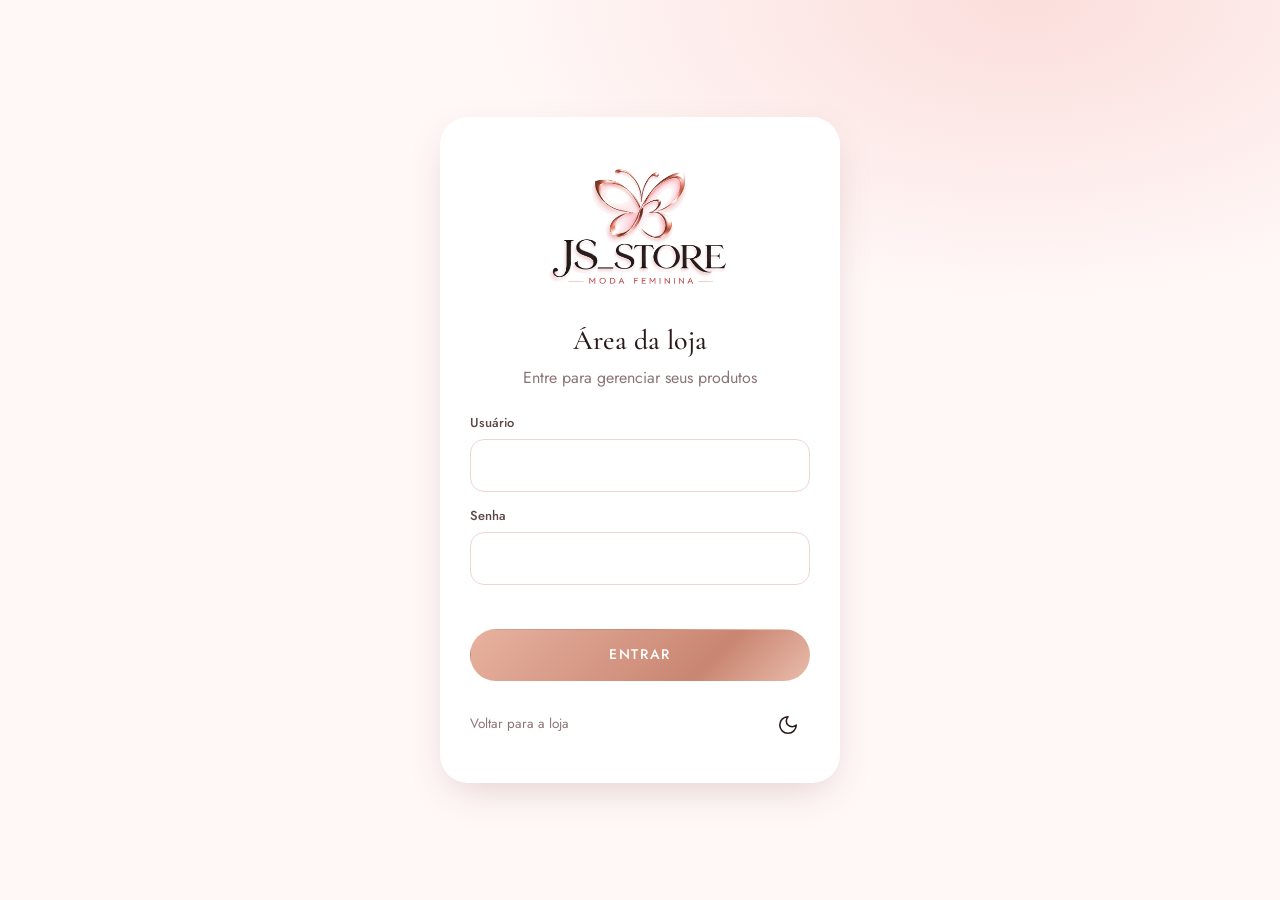
==== commit 378b5d17: "App instalável (PWA), otimização para iPhone e alfinete de localização em destaque - Manifesto, ícon" ====
--- a/admin/index.html
+++ b/admin/index.html
@@ -7,6 +7,9 @@
 <title>Painel · JS STORE</title>
 <meta name="robots" content="noindex, nofollow">
 <meta name="theme-color" content="#2a1a1c">
+<meta name="mobile-web-app-capable" content="yes">
+<meta name="apple-mobile-web-app-status-bar-style" content="black-translucent">
+<meta name="format-detection" content="telephone=no">
 <link rel="icon" type="image/png" href="/assets/img/favicon.png">
 <link rel="apple-touch-icon" href="/assets/img/apple-touch-icon.png">
 <link rel="manifest" href="/admin/manifest.webmanifest">
--- a/assets/css/style.css
+++ b/assets/css/style.css
@@ -541,7 +541,6 @@
   :root:not([data-theme="light"]) .st.enviado { background: rgba(150, 100, 220, .2); color: #cdb0f5; }
   :root:not([data-theme="light"]) .st.entregue, :root:not([data-theme="light"]) .st.ativo { background: rgba(63, 143, 107, .2); color: #7fd6ab; }
   :root:not([data-theme="light"]) .demo-banner { background: rgba(199, 130, 44, .12); border-color: rgba(199, 130, 44, .35); color: #f0c58a; }
-  :root:not([data-theme="light"]) .login-box > img, :root:not([data-theme="light"]) .brand-logo-light { background: #fff8f7; border-radius: 18px; padding: 6px 10px; }
   :root:not([data-theme="light"]) .switch i { background: #4a3639; }
   :root:not([data-theme="light"]) .stepper button { background: var(--blush-100); }
   :root:not([data-theme="light"]) .sf-map { color: var(--rose-700); }
@@ -589,7 +588,6 @@
 :root[data-theme="dark"] .st.enviado { background: rgba(150, 100, 220, .2); color: #cdb0f5; }
 :root[data-theme="dark"] .st.entregue, :root[data-theme="dark"] .st.ativo { background: rgba(63, 143, 107, .2); color: #7fd6ab; }
 :root[data-theme="dark"] .demo-banner { background: rgba(199, 130, 44, .12); border-color: rgba(199, 130, 44, .35); color: #f0c58a; }
-:root[data-theme="dark"] .login-box > img, :root[data-theme="dark"] .brand-logo-light { background: #fff8f7; border-radius: 18px; padding: 6px 10px; }
 :root[data-theme="dark"] .switch i { background: #4a3639; }
 :root[data-theme="dark"] .stepper button { background: var(--blush-100); }
 :root[data-theme="dark"] .sf-map { color: var(--rose-700); }
@@ -630,3 +628,240 @@
 @keyframes flap { 0%, 70%, 100% { transform: scaleX(1); } 80% { transform: scaleX(.55); } 90% { transform: scaleX(1); } }
 @media (prefers-reduced-motion: reduce) { .bfly-ic .w { animation: none; } }
 @media (max-width: 640px) { .footer { padding-bottom: 110px; } }
+
+/* =============================================================
+   Feedbacks (carrossel)
+   ============================================================= */
+.fb-section { padding-top: 70px; }
+.fb-track { display: grid; grid-auto-flow: column; grid-auto-columns: calc((100% - 44px) / 3); gap: 22px; overflow-x: auto; scroll-snap-type: x mandatory; scrollbar-width: none; padding: 6px 2px 10px; -webkit-overflow-scrolling: touch; overscroll-behavior-x: contain; }
+.fb-track::-webkit-scrollbar { display: none; }
+.fb-item { position: relative; margin: 0; scroll-snap-align: start; background: var(--surface); border: 1px solid var(--line); border-radius: 22px; padding: 28px 26px 24px; display: flex; flex-direction: column; gap: 14px; overflow: hidden; }
+.fb-item::after { content: ""; position: absolute; inset: auto -40px -60px auto; width: 160px; height: 160px; border-radius: 50%; background: radial-gradient(circle, rgba(201, 134, 114, .16), transparent 70%); pointer-events: none; }
+.fb-quote { position: absolute; right: 22px; top: 18px; width: 44px; height: 44px; fill: var(--blush-200); opacity: .8; }
+.fb-item blockquote { margin: 0; font-family: var(--display); font-size: 21px; line-height: 1.35; color: var(--text); flex: 1; }
+.fb-item figcaption { display: flex; align-items: center; gap: 12px; }
+.fb-item figcaption b { display: block; font-weight: 600; font-size: 15px; }
+.fb-item figcaption small { color: var(--ink-3); font-size: 13px; }
+.fb-av { width: 42px; height: 42px; border-radius: 50%; display: grid; place-items: center; background: var(--gold-grad); color: #fff; font-weight: 600; font-size: 17px; flex: 0 0 auto; }
+.stars { display: inline-flex; gap: 3px; }
+.stars svg { width: 18px; height: 18px; fill: var(--line); }
+.stars svg.on { fill: #e2a24a; }
+.fb-dots { display: flex; justify-content: center; gap: 8px; margin-top: 18px; }
+.fb-dots button { width: 8px; height: 8px; border-radius: 4px; border: 0; padding: 0; background: var(--line); transition: width .5s var(--ease), background .4s; }
+.fb-dots button.on { width: 26px; background: var(--rose); }
+.fb-empty { grid-column: 1 / -1; text-align: center; padding: 34px 20px; border: 1.5px dashed var(--blush-300); border-radius: 22px; color: var(--ink-2); }
+.fb-empty svg { width: 30px; height: 30px; color: var(--rose); }
+.fb-empty p { margin: 8px 0 0; }
+.star-pick { display: flex; gap: 4px; }
+.star-pick button { border: 0; background: none; padding: 2px; transition: transform .25s var(--ease); }
+.star-pick svg { width: 32px; height: 32px; fill: var(--line); transition: fill .2s; }
+.star-pick button.on svg { fill: #e2a24a; }
+:root[data-theme="dark"] .fb-quote { fill: rgba(201, 134, 114, .35); }
+@media (prefers-color-scheme: dark) { :root:not([data-theme="light"]) .fb-quote { fill: rgba(201, 134, 114, .35); } }
+@media (max-width: 1024px) { .fb-track { grid-auto-columns: calc((100% - 22px) / 2); } }
+@media (max-width: 640px) { .fb-track { grid-auto-columns: 86%; gap: 12px; } .fb-item blockquote { font-size: 19px; } }
+
+/* =============================================================
+   Celular / iPhone: nada cresce ou encolhe sozinho
+   ============================================================= */
+html { -webkit-tap-highlight-color: transparent; touch-action: manipulation; } /* sem zoom de toque duplo */
+@media (hover: none), (pointer: coarse) {
+  /* no toque o iPhone "prende" o efeito de passar o mouse; aqui ele é desligado */
+  .card:hover .card-media img, .card:active .card-media img { transform: none; }
+  .card:hover .card-media img.alt.is-loaded { opacity: 0; }
+  .btn:hover, .trust div:hover, .cat:hover, .contact-card:hover, .fav:hover, .sf:hover, .brand:hover img, .kpi:hover, .fb-card:hover { transform: none; }
+  .btn:hover { box-shadow: none; }
+  .btn:hover::before { transform: translateX(-120%); }
+  .contact-card:hover { color: inherit; box-shadow: none; }
+  .contact-card:hover::before { opacity: 0; }
+  .contact-card:hover small { color: var(--ink-3); }
+  .contact-card.wa:hover .cc-ic { background: #25d366; } .contact-card.ig:hover .cc-ic { background: var(--ig-grad); } .contact-card.map:hover .cc-ic { background: var(--rose); } .contact-card.vip:hover .cc-ic { background: var(--wine); }
+  .contact-card:hover .cc-go { transform: none; }
+  .card-media img { transition: opacity .7s var(--ease); }
+  .reveal { transform: none; transition: opacity .8s var(--ease); }  /* só aparece, sem deslizar */
+  .btn:active, .cat:active, .size:active, .sf:active { transform: scale(.97); }
+}
+@media (max-width: 860px) {
+  /* o iPhone dá zoom sozinho em campos com letra menor que 16px */
+  input, select, textarea, .pill-select { font-size: 16px !important; }
+}
+/* zoom da foto: só dentro da página do produto, ao tocar na foto */
+.main-img { touch-action: pan-y; }
+.main-img.zoom { touch-action: none; cursor: zoom-out; }
+.main-img img { transition: transform .45s var(--ease), opacity .6s var(--ease); }
+.zoom-hint { position: absolute; right: 12px; bottom: 12px; z-index: 2; display: inline-flex; align-items: center; gap: 6px; background: var(--glass); color: var(--text); font-size: 12.5px; padding: 6px 12px; border-radius: 999px; pointer-events: none; transition: opacity .3s; }
+.zoom-hint svg { width: 15px; height: 15px; }
+.main-img.zoom .zoom-hint { opacity: 0; }
+
+/* =============================================================
+   Logo: versão clara / versão escura (troca junto com o tema)
+   ============================================================= */
+img.logo-d { display: none !important; }
+:root[data-theme="dark"] img.logo-l { display: none !important; }
+:root[data-theme="dark"] img.logo-d { display: block !important; }
+@media (prefers-color-scheme: dark) {
+  :root:not([data-theme="light"]) img.logo-l { display: none !important; }
+  :root:not([data-theme="light"]) img.logo-d { display: block !important; }
+}
+/* áreas que são sempre escuras usam sempre a versão escura */
+.footer img.logo-l, .side img.logo-l, .promo img.logo-l { display: none !important; }
+.footer img.logo-d, .side img.logo-d, .promo img.logo-d { display: block !important; }
+.h-ic img.logo-d { display: none !important; }
+:root[data-theme="dark"] .h-ic img.logo-d { display: inline-block !important; }
+@media (prefers-color-scheme: dark) { :root:not([data-theme="light"]) .h-ic img.logo-d { display: inline-block !important; } }
+.promo .bfly-bg.logo-d { opacity: .35; }
+.hero-art .bfly.logo-d { filter: drop-shadow(0 0 26px rgba(232, 160, 150, .35)); }
+
+/* feedbacks: fotos, Instagram e formulário */
+.fb-photos { display: flex; gap: 8px; }
+.fb-photos button { width: 64px; height: 80px; padding: 0; border: 0; border-radius: 12px; overflow: hidden; background: var(--blush-100); cursor: zoom-in; transition: transform .4s var(--ease); }
+.fb-photos img { width: 100%; height: 100%; object-fit: cover; }
+@media (hover: hover) { .fb-photos button:hover { transform: translateY(-2px); } }
+.fb-ig { display: inline-flex; align-items: center; gap: 4px; color: var(--wine); }
+.fb-ig svg { width: 13px; height: 13px; }
+.fb-item figcaption small { display: block; }
+.opt-tag { font-weight: 400; color: var(--ink-3); font-size: 12px; }
+.at-input { position: relative; }
+.at-input span { position: absolute; left: 14px; top: 50%; translate: 0 -50%; color: var(--ink-3); }
+.at-input .input { padding-left: 32px; }
+.fb-pick { display: flex; gap: 10px; flex-wrap: wrap; }
+.fb-thumb, .fb-add { width: 84px; height: 104px; border-radius: 14px; position: relative; overflow: hidden; }
+.fb-thumb { animation: slideIn .3s var(--ease); background: var(--blush-100); }
+.fb-thumb img { width: 100%; height: 100%; object-fit: cover; }
+.fb-thumb button { position: absolute; top: 5px; right: 5px; width: 26px; height: 26px; border-radius: 50%; border: 0; background: rgba(255, 255, 255, .92); color: #2a1a1c; display: grid; place-items: center; padding: 0; }
+.fb-thumb button svg { width: 14px; height: 14px; }
+.fb-add { border: 2px dashed var(--blush-300); background: var(--blush-50); display: grid; place-content: center; justify-items: center; gap: 4px; font-size: 12px; color: var(--ink-2); cursor: pointer; text-align: center; padding: 6px; transition: border-color .3s, background .3s; }
+.fb-add:hover { border-color: var(--rose); background: var(--blush-100); }
+.fb-add svg { width: 22px; height: 22px; color: var(--rose); }
+.lightbox { position: relative; }
+.lb-box { width: min(560px, 100%); padding: 18px; }
+.lb-box .modal-close { z-index: 3; background: var(--glass); }
+.lightbox img { width: 100%; max-height: 72vh; object-fit: contain; border-radius: 16px; background: var(--blush-100); transition: opacity .25s var(--ease); }
+.lb-nav { position: absolute; top: calc(50% - 30px); width: 42px; height: 42px; border-radius: 50%; border: 0; background: var(--glass); color: var(--text); display: grid; place-items: center; box-shadow: var(--shadow-sm); }
+.lb-nav svg { width: 20px; height: 20px; }
+.lb-nav.prev { left: 10px; } .lb-nav.next { right: 10px; }
+.row2 { display: grid; grid-template-columns: 1fr 1fr; gap: 12px; }
+@media (max-width: 520px) { .row2 { grid-template-columns: 1fr; } }
+.hint { font-size: 12.5px; color: var(--ink-3); line-height: 1.45; }
+.field > .hint { display: block; margin-top: 2px; }
+
+/* =============================================================
+   Celular e iPhone: áreas seguras (notch, barra inferior) e toque
+   ============================================================= */
+:root { --sat: env(safe-area-inset-top, 0px); --sab: env(safe-area-inset-bottom, 0px); --sal: env(safe-area-inset-left, 0px); --sar: env(safe-area-inset-right, 0px); }
+body { padding-left: var(--sal); padding-right: var(--sar); }
+/* app instalado no iPhone: o conteúdo começa abaixo do relógio/bateria */
+.is-app body::before, html.is-app body::before { content: ""; position: fixed; inset: 0 0 auto 0; height: var(--sat); background: var(--blush-50); z-index: 70; }
+html.is-app body { padding-top: var(--sat); }
+html.is-app .header { top: var(--sat); }
+html.is-app .drawer, html.is-app .mnav { padding-top: var(--sat); }
+.drawer-foot { padding-bottom: calc(22px + var(--sab)); }
+.drawer, .mnav { height: 100dvh; overscroll-behavior: contain; }
+.drawer-body, .modal-box { overscroll-behavior: contain; -webkit-overflow-scrolling: touch; }
+.social-float { bottom: calc(20px + var(--sab)); right: calc(20px + var(--sar)); transition: bottom .45s var(--ease); }
+.toasts { bottom: calc(24px + var(--sab)); }
+.mnav { padding-bottom: calc(24px + var(--sab)); }
+.mnav-foot { margin-top: auto; display: flex; flex-direction: column; gap: 10px; align-items: flex-start; padding-bottom: 8px; }
+.icon-btn { min-width: 44px; min-height: 44px; }
+img { -webkit-user-drag: none; }
+.marquee { will-change: transform; }
+
+/* janelas viram "folha" que sobe de baixo no celular */
+@media (max-width: 640px) {
+  .modal { place-items: end center; padding: 0; }
+  .modal-box { width: 100%; max-height: calc(100dvh - 40px - var(--sat)); border-radius: 26px 26px 0 0; padding: 26px 20px calc(24px + var(--sab)); transform: translateY(100%); opacity: 1; transition: transform .5s var(--ease); }
+  .modal-box::before { content: ""; position: absolute; top: 8px; left: 50%; translate: -50% 0; width: 42px; height: 5px; border-radius: 3px; background: var(--line); }
+  .modal.open .modal-box { transform: none; }
+  .modal-box h3 { font-size: 26px; padding-right: 40px; }
+  .lb-box { padding: 22px 12px calc(16px + var(--sab)); }
+  .drawer { width: 100%; }
+  .toasts { width: calc(100% - 24px); bottom: calc(14px + var(--sab)); }
+  .toast { font-size: 14px; padding: 12px 14px; }
+  .social-float { bottom: calc(14px + var(--sab)); right: calc(14px + var(--sar)); }
+  body.has-buybar .social-float { bottom: calc(92px + var(--sab)); }
+  /* cabeçalho compacto para caber até no iPhone SE */
+  .header-in { grid-template-columns: auto 1fr auto; gap: 6px; }
+  .brand { justify-self: center; gap: 6px; }
+  .actions { gap: 0; }
+  .actions .icon-btn, .menu-btn { width: 40px; height: 40px; min-width: 40px; min-height: 40px; }
+  .topbar { font-size: 11px; }
+  .marquee span { padding: 8px 18px; gap: 18px; }
+  .hero h1 { font-size: clamp(40px, 11vw, 52px); }
+  .hero p { font-size: 16.5px; }
+  .hero-stats b { font-size: 28px; }
+  .section-head h2 { font-size: clamp(30px, 8.5vw, 40px); }
+  .promo h2 { font-size: clamp(32px, 9vw, 42px); }
+  .countdown { gap: 8px; }
+  .countdown div { padding: 14px 4px; border-radius: 14px; }
+  .pdp-info h1 { font-size: clamp(30px, 8.5vw, 38px); }
+  .buy-row { grid-template-columns: auto 1fr auto; }
+  .buy-row .btn { padding: 14px 16px; font-size: 13px; }
+  .card-title { font-size: 17px; }
+  .shop-head { padding: 28px 0 18px; }
+  .toolbar .left { width: 100%; }
+  .pill-select { flex: 1 1 auto; min-width: 0; }
+}
+@media (max-width: 374px) {
+  .brand b { font-size: 17px; letter-spacing: .05em; }
+  .brand img { width: 30px; }
+  #search-btn { display: none; }            /* a busca fica no menu */
+  .grid { gap: 18px 10px; }
+  .price b { font-size: 14.5px; }
+  .hero-stats { gap: 16px; }
+}
+
+/* barra fixa de compra (página do produto, celular) */
+.buy-bar { display: none; }
+@media (max-width: 860px) {
+  .buy-bar { display: flex; position: fixed; left: 0; right: 0; bottom: 0; z-index: 48; align-items: center; justify-content: space-between; gap: 12px; padding: 10px calc(14px + var(--sar)) calc(10px + var(--sab)) calc(16px + var(--sal)); background: var(--header-bg); backdrop-filter: saturate(1.4) blur(14px); -webkit-backdrop-filter: saturate(1.4) blur(14px); border-top: 1px solid var(--line); transform: translateY(110%); transition: transform .5s var(--ease); }
+  .buy-bar.show { transform: none; }
+  .buy-bar div { min-width: 0; }
+  .buy-bar small { display: block; font-size: 12px; color: var(--ink-3); white-space: nowrap; overflow: hidden; text-overflow: ellipsis; max-width: 46vw; }
+  .buy-bar b { font-size: 18px; }
+  .buy-bar .btn { padding: 13px 20px; }
+}
+
+/* instalar app */
+.install-card { display: flex; align-items: center; gap: 14px; width: 100%; max-width: 520px; margin: 30px auto 0; padding: 14px 18px; border-radius: 18px; border: 1px solid rgba(255, 255, 255, .12); background: rgba(255, 255, 255, .05); color: #fff; text-align: left; transition: background .3s, transform .45s var(--ease); }
+.install-card:hover { background: rgba(255, 255, 255, .09); }
+.install-card img { border-radius: 12px; flex: 0 0 auto; }
+.install-card span { flex: 1; }
+.install-card b { display: block; font-weight: 600; }
+.install-card small { color: var(--blush-300); font-size: 13px; }
+.install-card > svg { width: 22px; height: 22px; color: var(--blush-300); }
+.install-bar { position: fixed; left: 12px; right: 12px; bottom: calc(12px + var(--sab)); z-index: 95; display: flex; align-items: center; gap: 10px; padding: 10px 8px 10px 12px; border-radius: 20px; background: var(--surface); border: 1px solid var(--line); box-shadow: var(--shadow); transform: translateY(140%); transition: transform .6s var(--ease); }
+.install-bar.open { transform: none; }
+.install-bar img { border-radius: 11px; flex: 0 0 auto; }
+.install-bar span { flex: 1; min-width: 0; }
+.install-bar b { display: block; font-size: 14.5px; }
+.install-bar small { color: var(--ink-3); font-size: 12.5px; }
+.install-bar .btn { padding: 10px 16px; }
+.ios-steps { list-style: none; margin: 0; padding: 0; display: grid; gap: 12px; }
+.ios-steps li { display: flex; align-items: center; gap: 14px; padding: 12px 14px; border-radius: 16px; background: var(--blush-100); font-size: 15px; }
+.st-ic { width: 42px; height: 42px; border-radius: 12px; background: var(--surface); display: grid; place-items: center; color: #2f7cf6; flex: 0 0 auto; }
+.st-ic svg { width: 22px; height: 22px; }
+.st-ic img { border-radius: 8px; }
+
+/* =============================================================
+   Botão de localização em destaque (alfinete colorido)
+   ============================================================= */
+.map-pin { width: 1em; height: 1em; display: block; }
+.sf-map { background: #fff !important; border: 1px solid rgba(0, 0, 0, .06) !important; overflow: hidden; }
+.sf-map::after { content: ""; position: absolute; inset: 0; border-radius: 50%; background:
+  linear-gradient(28deg, transparent 46%, rgba(120, 170, 255, .28) 47%, rgba(120, 170, 255, .28) 53%, transparent 54%),
+  linear-gradient(-62deg, transparent 47%, rgba(255, 196, 90, .35) 48%, rgba(255, 196, 90, .35) 52%, transparent 53%),
+  radial-gradient(circle at 30% 75%, rgba(110, 200, 140, .3) 0 18%, transparent 19%); z-index: 0; }
+.sf-map .map-pin { position: relative; z-index: 1; width: 30px; height: 30px; filter: drop-shadow(0 2px 3px rgba(215, 38, 61, .35)); animation: pinBob 3.2s var(--ease-io) infinite; }
+@keyframes pinBob { 0%, 70%, 100% { transform: translateY(0); } 80% { transform: translateY(-4px); } 90% { transform: translateY(0); } }
+.contact-list .ci.map { background: #fff !important; }
+.contact-list .ci.map .map-pin { width: 22px; height: 22px; }
+.contact-card.map .cc-ic { background: #fff !important; border: 1px solid var(--line); }
+.contact-card.map .cc-ic .map-pin { width: 30px; height: 30px; }
+.contact-card.map:hover .cc-ic { background: #fff !important; }
+@media (max-width: 640px) { .sf-map .map-pin { width: 27px; height: 27px; } }
+@media (prefers-reduced-motion: reduce) { .sf-map .map-pin { animation: none; } }
+.mnav-search { position: relative; margin-bottom: 8px; }
+.mnav-search .input { padding-left: 44px; border-radius: 999px; }
+.mnav-search svg { position: absolute; left: 16px; top: 50%; translate: 0 -50%; width: 18px; height: 18px; color: var(--ink-3); pointer-events: none; }
+img.is-error { opacity: 0 !important; }
+.card-media:has(img.is-error), .main-img:has(img.is-error), .hero-photo:has(img.is-error) { animation: none; background: var(--blush-100) url("/assets/img/butterfly.webp") center / 38% no-repeat; }
--- a/assets/css/admin.css
+++ b/assets/css/admin.css
@@ -193,3 +193,43 @@
 .hello { display: inline-flex; align-items: center; gap: 12px; }
 .hello .bfly-ic { width: 1.15em; height: 1em; }
 .side .nav-i.theme-btn svg { width: 20px; height: 20px; }
+
+/* feedbacks */
+.fb-grid { display: grid; grid-template-columns: repeat(auto-fill, minmax(320px, 1fr)); gap: 14px; }
+.fb-card { background: var(--surface); border: 1px solid var(--line); border-radius: 18px; padding: 18px; display: flex; flex-direction: column; gap: 10px; transition: transform .4s var(--ease), box-shadow .4s var(--ease), opacity .3s; animation: slideIn .35s var(--ease); }
+.fb-card:hover { transform: translateY(-2px); box-shadow: var(--shadow-sm); }
+.fb-card.reprovado { opacity: .7; }
+.fb-top { display: flex; justify-content: space-between; align-items: center; gap: 10px; }
+.fb-text { margin: 0; color: var(--ink-2); font-size: 14.5px; line-height: 1.55; white-space: pre-line; }
+.fb-who { font-size: 14px; display: flex; flex-wrap: wrap; gap: 4px 6px; align-items: baseline; }
+.fb-who small { width: 100%; color: var(--ink-3); font-size: 12.5px; }
+.fb-actions { display: flex; flex-wrap: wrap; gap: 8px; align-items: center; border-top: 1px solid var(--line); padding-top: 12px; }
+.fb-actions .btn svg { width: 16px; height: 16px; }
+.fb-actions .btn.fb-ok { --bg: var(--ok); --fg: #fff; }
+.switch.disabled { opacity: .45; cursor: not-allowed; }
+.stars { display: inline-flex; gap: 2px; }
+.stars svg { width: 17px; height: 17px; fill: var(--line); }
+.stars svg.on { fill: #e2a24a; }
+.star-pick { display: flex; gap: 4px; }
+.star-pick button { border: 0; background: none; padding: 2px; transition: transform .25s var(--ease); }
+.star-pick button:hover { transform: scale(1.15); }
+.star-pick svg { width: 30px; height: 30px; fill: var(--line); transition: fill .2s; }
+.star-pick button.on svg { fill: #e2a24a; }
+.fb-alert { display: flex !important; gap: 14px; align-items: center; margin-bottom: 18px; border-color: #f3d3a6; background: #fff8ee; transition: transform .4s var(--ease); }
+.fb-alert:hover { transform: translateY(-2px); }
+.fb-alert svg { width: 26px; height: 26px; color: var(--warn); flex: 0 0 auto; }
+.fb-alert b { display: block; font-weight: 600; }
+.fb-alert small { color: var(--ink-3); }
+:root[data-theme="dark"] .fb-alert { background: rgba(199, 130, 44, .12); border-color: rgba(199, 130, 44, .35); }
+@media (prefers-color-scheme: dark) { :root:not([data-theme="light"]) .fb-alert { background: rgba(199, 130, 44, .12); border-color: rgba(199, 130, 44, .35); } }
+@media (max-width: 520px) { .fb-grid { grid-template-columns: 1fr; } }
+.fb-card .fb-photos { display: flex; gap: 8px; }
+.fb-card .fb-photos a { width: 56px; height: 70px; border-radius: 10px; overflow: hidden; background: var(--blush-100); }
+.fb-card .fb-photos img { width: 100%; height: 100%; object-fit: cover; }
+:root[data-theme="dark"] .login { background: radial-gradient(900px 500px at 80% 0%, rgba(201, 134, 114, .18), transparent 60%), var(--blush-50); }
+@media (prefers-color-scheme: dark) { :root:not([data-theme="light"]) .login { background: radial-gradient(900px 500px at 80% 0%, rgba(201, 134, 114, .18), transparent 60%), var(--blush-50); } }
+.cp.map .map-pin { width: 16px; height: 16px; }
+.cp.map { background: #fff !important; color: #2a1a1c !important; border: 1px solid var(--line); }
+/* painel no iPhone: áreas seguras */
+.side { padding-top: calc(24px + env(safe-area-inset-top, 0px)); }
+@media (max-width: 860px) { .main { padding-top: calc(18px + env(safe-area-inset-top, 0px)); } }
